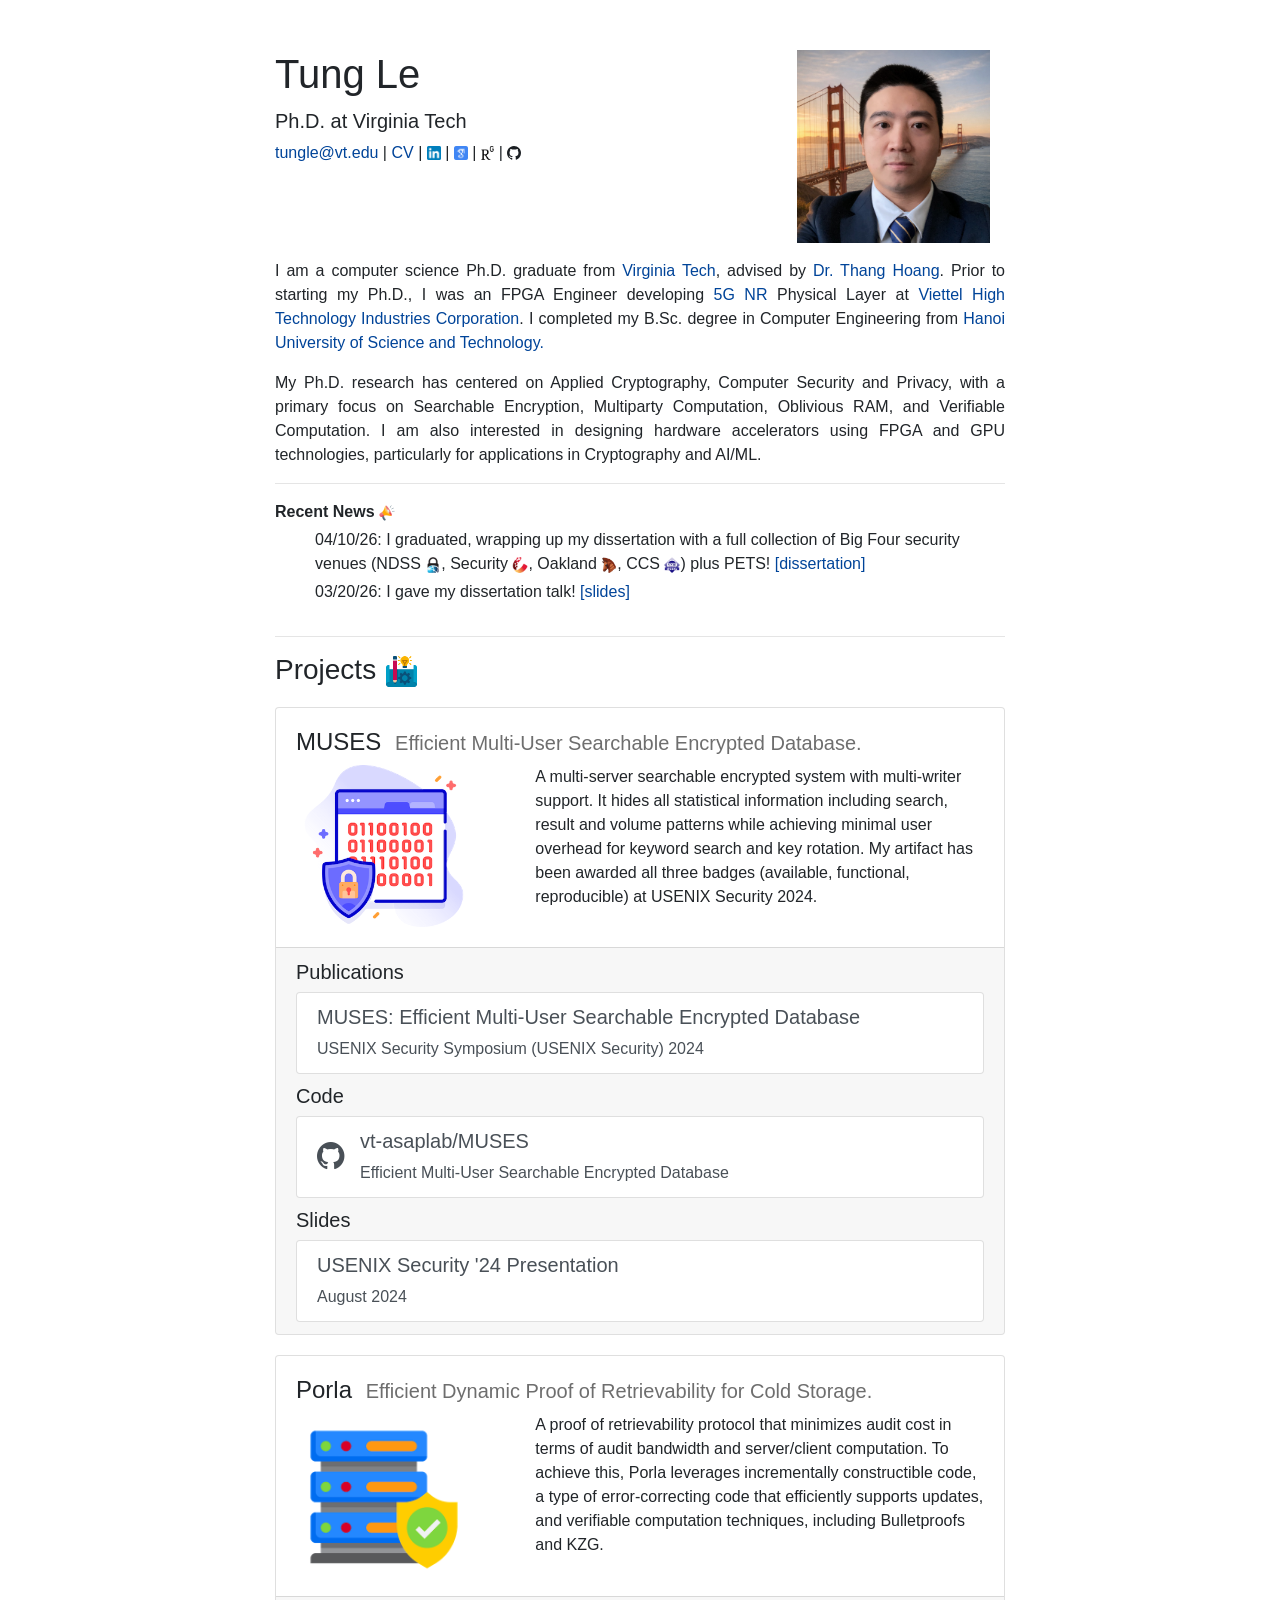
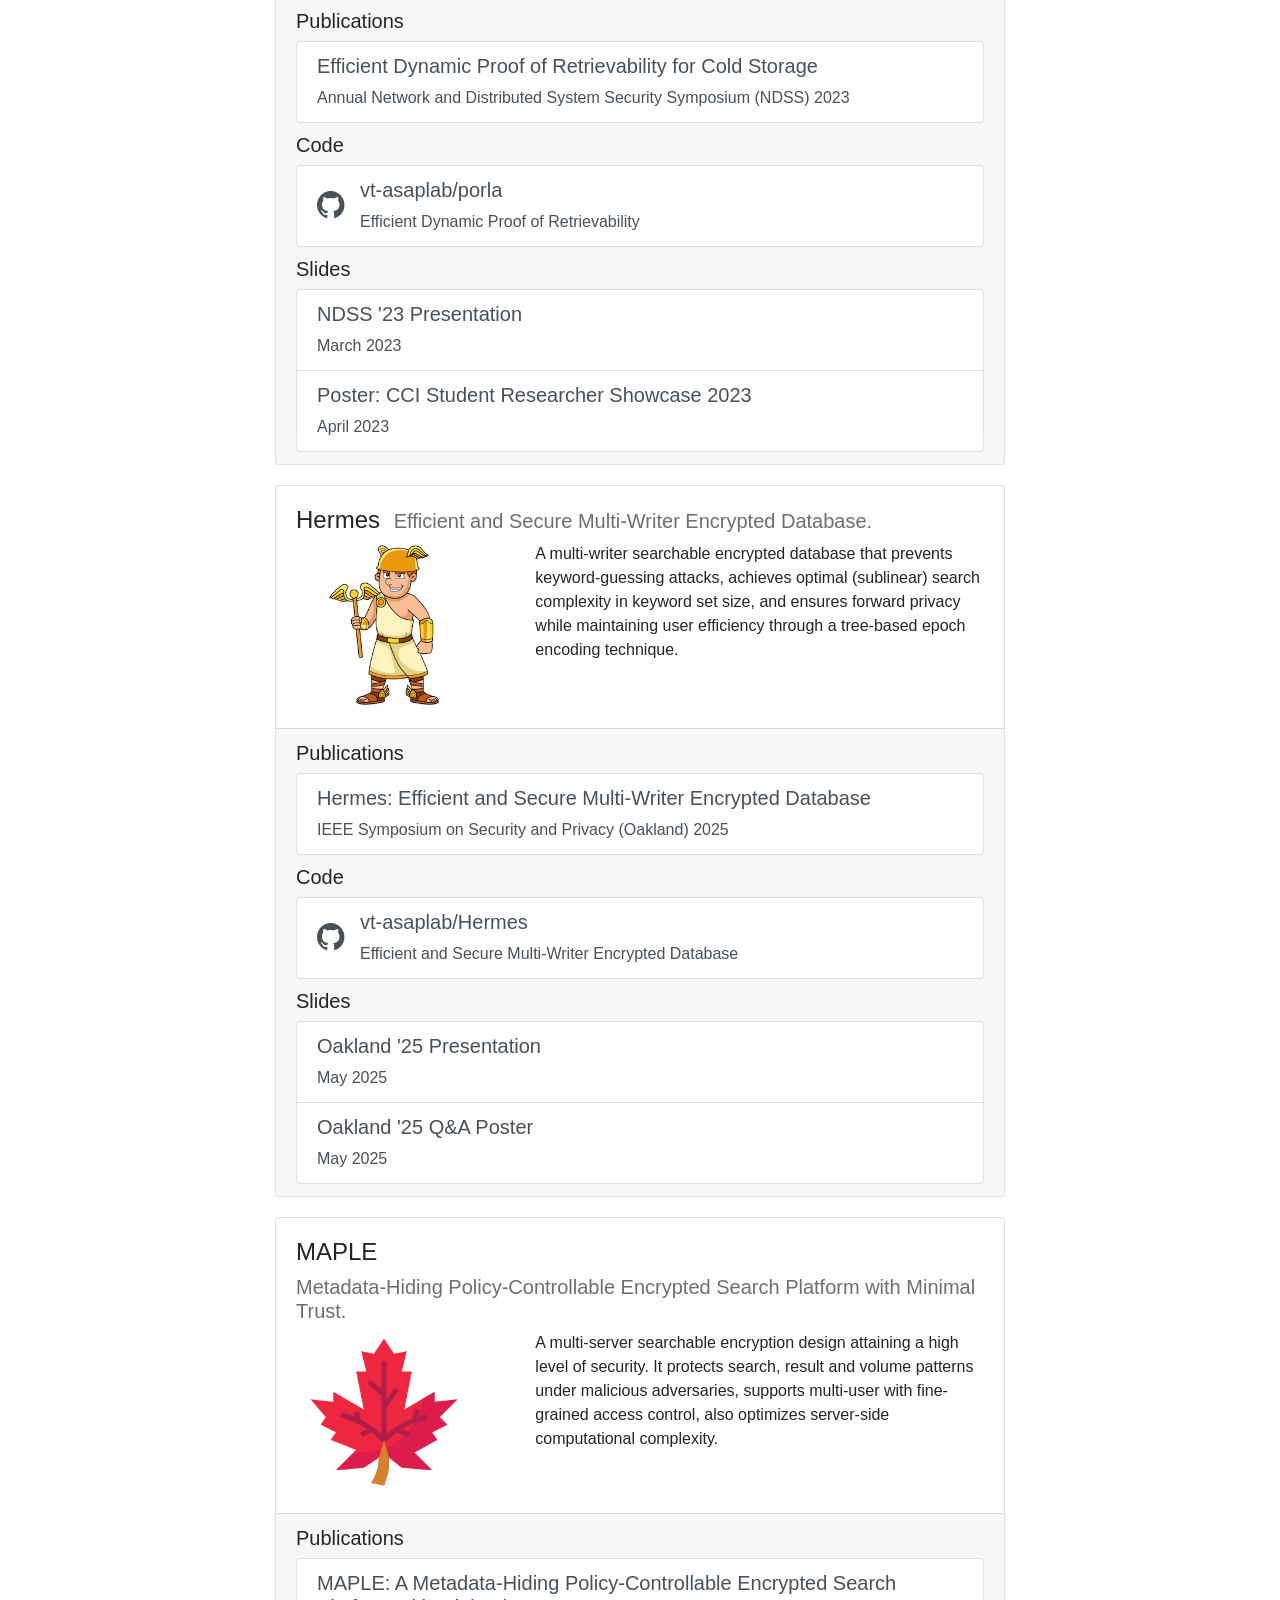
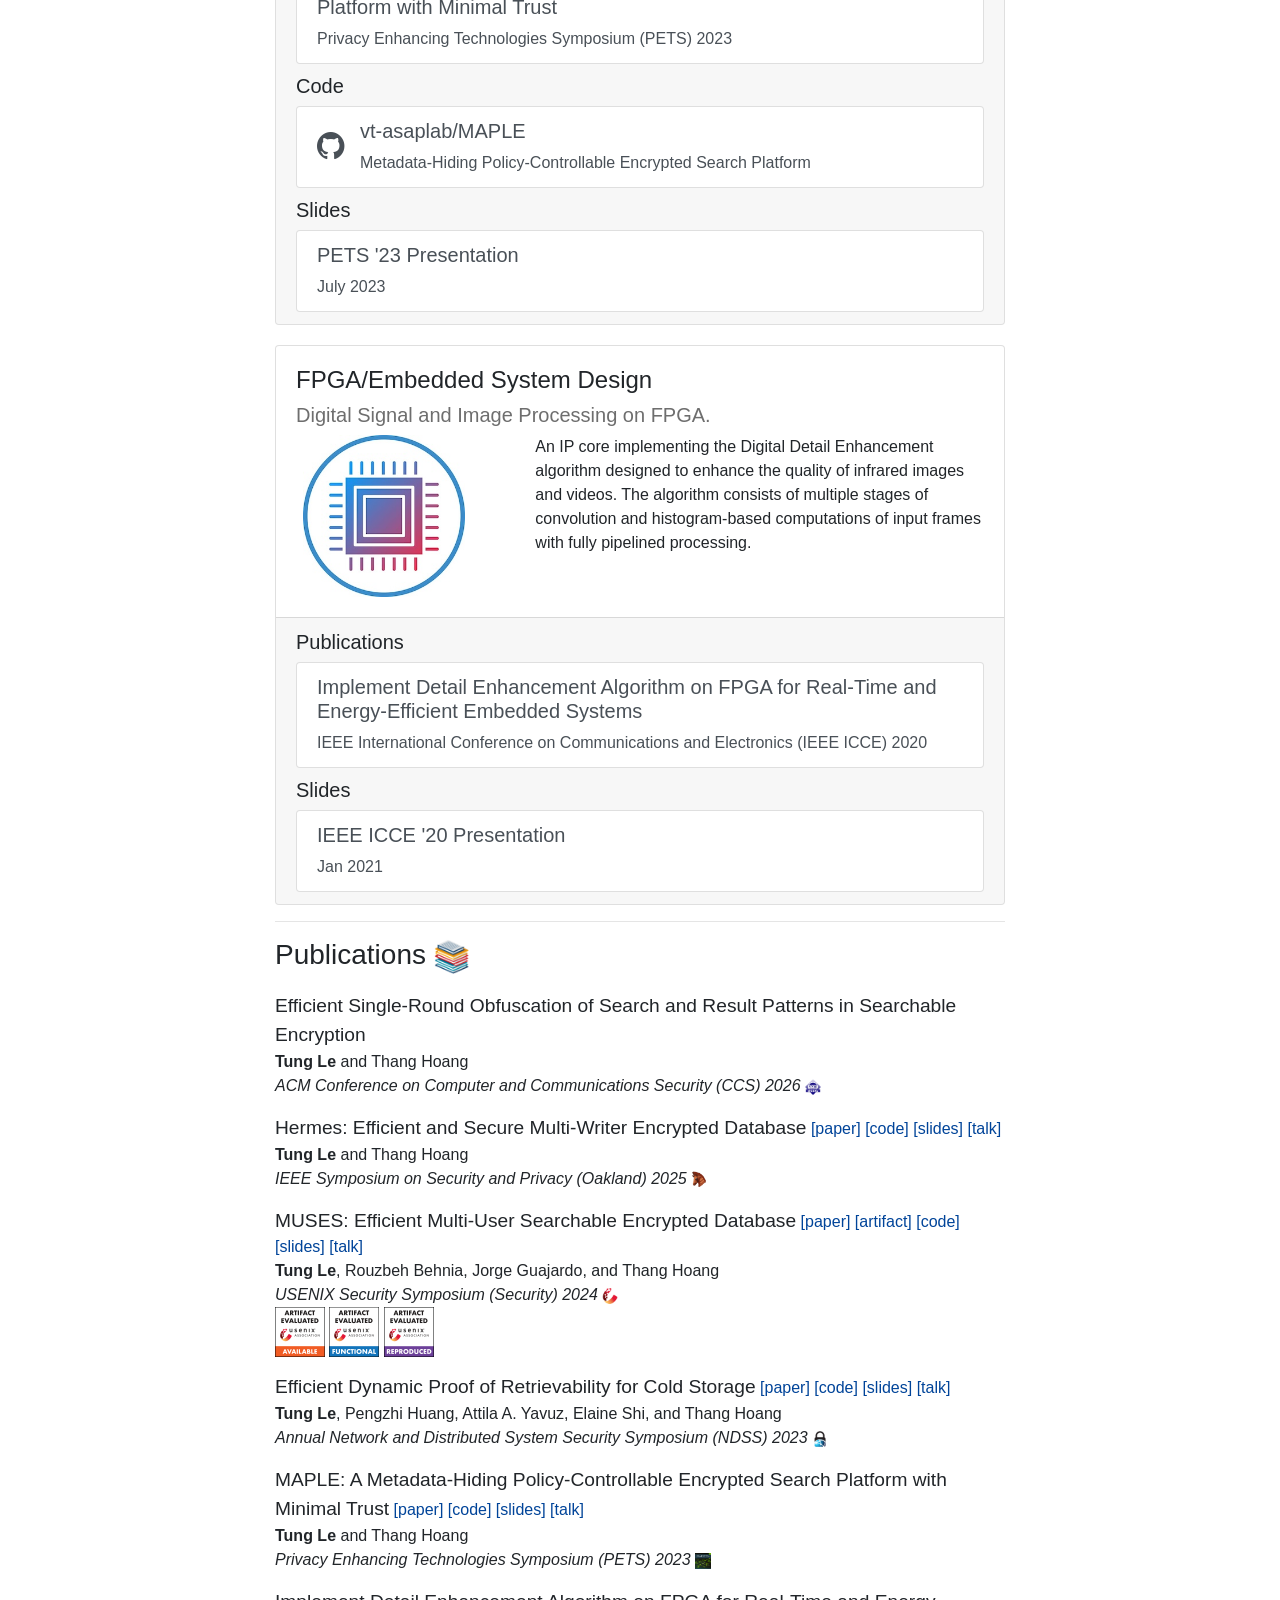
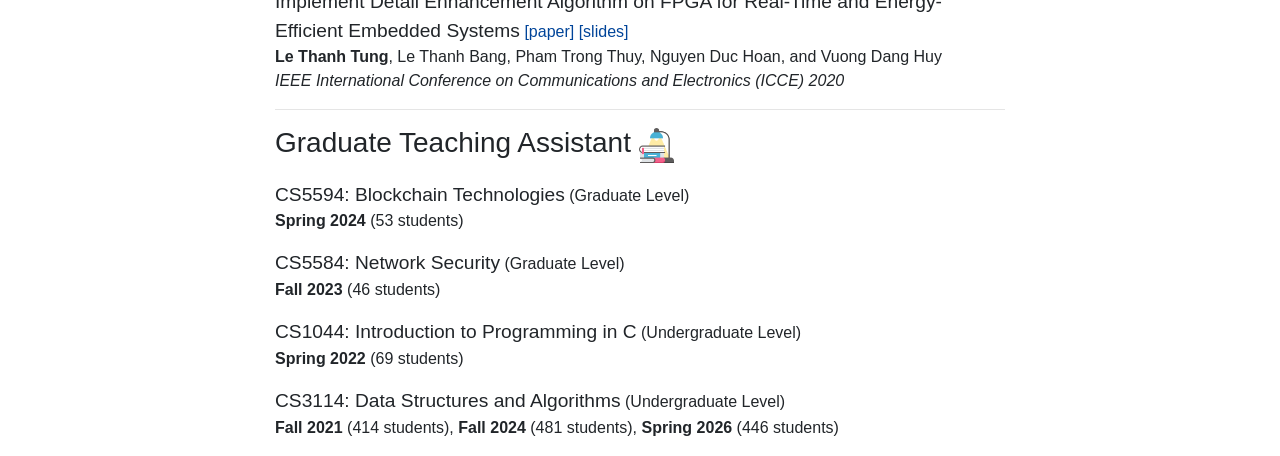
==== index.html @ 0825a63e "update" ====
<!DOCTYPE html>
<!-- vim: set ts=2 sts=2 sw=2 noet: -->
<html lang="en">
<head>
	<meta charset="utf-8"/>
	<meta name="keywords" content="Tung Le, tung.le, tungle, tl, ASAP, Virginia Tech, Blacksburg, security, embedded">
	<meta name="author" content="Tung Le">
	<meta name="viewport" content="width=device-width, initial-scale=1, shrink-to-fit=no">

	<link rel="stylesheet" href="/css/bootstrap-4.6.1.min.css" integrity="sha384-zCbKRCUGaJDkqS1kPbPd7TveP5iyJE0EjAuZQTgFLD2ylzuqKfdKlfG/eSrtxUkn">

	<link href="/css/font-awesome.min.css" rel="stylesheet" type="text/css" />
	<link href="/css/timeline.css" rel="stylesheet" type="text/css"/>
	<link href="/css/tungle.css" rel="stylesheet" type="text/css"/>

	<script src="/js/jquery-3.6.0.slim.min.js" integrity="sha384-GbOChc4pXl7Co9ZqehAKyBaSJtjxOmeFiDTPyKvKao+xftxc4/hs9c8r9p7K4k6p"></script>

	<link rel="apple-touch-icon" sizes="180x180" href="/images/icons/apple-touch-icon.png">
	<link rel="icon" type="image/png" sizes="32x32" href="/images/icons/favicon-32x32.png">
	<link rel="icon" type="image/png" sizes="16x16" href="/images/icons/favicon-16x16.png">
	<link rel="manifest" href="/images/icons/site.webmanifest">
	<link rel="mask-icon" href="/images/icons/safari-pinned-tab.svg" color="#5bbad5">
	<link rel="shortcut icon" href="/images/icons/favicon.ico">
	<meta name="msapplication-TileColor" content="#00aba9">
	<meta name="msapplication-config" content="/images/icons/browserconfig.xml">
	<meta name="theme-color" content="#ffffff">

	<title>Tung Le</title>
</head>

<body>

<div class="container" id="main-content">
	<div class="row">
		<div class="offset-lg-2 col-lg-8 offset-md-1 col-md-10 col-sm-12">
			<div class="row">
<div class="col-md-8">
<h1 id="tung-le">Tung Le</h1>
<div class="lead">
Ph.D. at Virginia Tech<br />
<small>
<a href="mailto:tungle@vt.edu">tungle@vt.edu</a> | 
<a href="/cv/tungle-cv.pdf">CV</a> | 
<a href="https://www.linkedin.com/in/thanhtungle">
    <img src="/images/linkedin.png" style="padding-bottom: 2px; max-height: 1em; max-width=auto">
</a> | 
<a href="https://scholar.google.com/citations?user=rAwJmLAAAAAJ&hl=en">
    <img src="/images/googlescholar.png" style="padding-bottom: 2px; max-height: 1em; max-width=auto">
</a> | 
<a href="https://www.researchgate.net/profile/Tung-Le-87">
    <img src="/images/rg_icon.png" style="padding-bottom: 2px; max-height: 1em; max-width=auto">
</a> | 
<a href="https://github.com/tunglethanh">
    <img src="/images/github.svg" style="padding-bottom: 2px; max-height: 1em; max-width=auto">
</a> 
</small>
</div>
</div>
<!-- col-md-8 -->
<div class="d-md-block col-md-4" id="portraits">
  <a href="/images/tungle-avatar.png">
    <img src="/images/tungle-avatar.png"
         onload='this.onload=null; this.src="/images/tungle-avatar.png"'
         alt="Headshot photo of Tung Le" class="col-md-12"/>
  </a>
</div>
<!-- col-md-4 -->
</div>
<!-- first row -->

<div class="row">
<div class="col-md-12">
<p/>
<p style="text-align:justify;">I am a computer science Ph.D. graduate from <a href="https://cs.vt.edu/">Virginia Tech</a>, advised by <a href="https://thanghoang.github.io">Dr. Thang Hoang</a>. Prior to starting my Ph.D., I was an FPGA Engineer developing <a href="https://www.sharetechnote.com/html/5G/5G_Definition.html">5G NR</a> Physical Layer at <a href="https://viettelhightech.vn/en/">Viettel High Technology Industries Corporation</a>. I completed my B.Sc. degree in Computer Engineering from <a href="https://hust.edu.vn/en/">Hanoi University of Science and Technology.</a></p>
<p/>
<p/>
<p style="text-align:justify;">My Ph.D. research has centered on Applied Cryptography, Computer Security and Privacy, with a primary focus on Searchable Encryption, Multiparty Computation, Oblivious RAM, and Verifiable Computation. I am also interested in designing hardware accelerators using FPGA and GPU technologies, particularly for applications in Cryptography and AI/ML.</p>
<p/>
<p/>
<hr/>
<p><b>Recent News</b> <img src="/images/news-icon.png" style="max-height: 1em; max-width=auto"></p>
<p/>
<ul style="margin-top:-12px;">04/10/26: I graduated, wrapping up my dissertation with a full collection of Big Four security venues (NDSS <img src="/images/ndss-favico.png" style="width: 16px; height: 16px;">, Security <img src="/images/usenix-favico.png" style="width: 16px; height: 16px;">, Oakland <img src="/images/ieeesp.png" style="width: 16px; height: 16px;">, CCS <img src="/images/acm_icon.png" style="width: 16px; height: 16px;">) plus PETS! <a href="https://hdl.handle.net/10919/142659">[dissertation]</a></ul>
<ul style="margin-top:-12px;">03/20/26: I gave my dissertation talk! <a href="slides/dissertation-talk.pdf">[slides]</a></ul>
<!-- <ul style="margin-top:-12px;">12/15/25: I passed the Ph.D. Research Defense! </ul> -->
<!-- <ul style="margin-top:-12px;">09/19/25: I will join <img src="/images/meta_animated.gif" style="width: 62px; height: 21px;"> as a Research Scientist in May 2026!</ul> -->
<!-- <ul style="margin-top:-12px;">07/08/25: I will join<img src="/images/amazon.jpg" style="width: 48px; height: 20px;"><img src="/images/aws_icon.png" style="width: 23px; height: 14px;"> as an Applied Scientist Intern in Fall 2025!</ul> -->
<!-- <ul style="margin-top:-12px;">05/13/25: I presented Hermes at <a href="https://sp2025.ieee-security.org">IEEE S&P 2025 <img src="/images/ieeesp.png" style="width: 16px; height: 16px;"></a> in San Francisco, CA! <a href="slides/Hermes-Oakland.pdf">[slides]</a></ul> -->
<!-- <ul style="margin-top:-12px;">03/12/25: I will join <img src="/images/meta_animated.gif" style="width: 62px; height: 21px;"> as a Ph.D. Software Engineer Intern in Summer 2025!</ul> -->
<!-- <ul style="margin-top:-12px;">03/10/25: Our paper “Hermes: Efficient and Secure Multi-Writer Encrypted Database” was accepted at <a href="https://sp2025.ieee-security.org">IEEE S&P (Oakland) 2025!</a></ul> -->
<!-- <ul style="margin-top:-12px;">12/17/24: I passed the Ph.D. Preliminary Exam! <a href="slides/TungLe-PhD-Prelim.pdf">[slides]</a></ul> -->
<!-- <ul style="margin-top:-12px;">08/15/24: I presented MUSES at <a href="https://www.usenix.org/conference/usenixsecurity24">USENIX Security 2024 <img src="/images/usenixsec.ico" style="width: 16px; height: 16px;"></a> in Philadelphia, PA! <a href="slides/MUSES-usenix.pdf">[slides]</a></ul> -->
</div>
</div>
<hr />

<h3 id="projects">Projects <img src="/images/project-icon.png" style="max-height: 1.25em; max-width=auto"></h3>
<div style="padding-bottom:10px;"></div>

<div class="card">
  <div class="card-body">
    <div class="row prj-title-row no-gutters">
      <div class="col-auto prj-title-col">
        <h4>MUSES</h4>
        </div>
        <div class="prj-tagline-col col-auto">
            <h5>Efficient Multi-User Searchable Encrypted Database.</h5>
      </div>
    </div>
    <div class="row prj-content-row">
      <div class="col-4" style="padding-left: 3%;">
        <img src="images/muses-icon.png" class="prj-image">
      </div>
      <div class="col-8">
        <div style="padding-bottom: 10px;">
          A multi-server searchable encrypted system with multi-writer support. It hides all statistical information including search, result and volume patterns while achieving minimal user overhead for keyword search and key rotation. My artifact has been awarded all three badges (available, functional, reproducible) at USENIX Security 2024. 
        </div>
      </div>
    </div>
  </div>
  <div class="card-footer">
    <h5>Publications</h5>
    <div class="list-group">
      <a class="list-group-item list-group-item-action" href="papers/usenixsecurity24-le.pdf">
        <h5 class="list-group-item-heading">
          MUSES: Efficient Multi-User Searchable Encrypted Database
        </h5>
        <div class="list-group-item-text">
          <span>USENIX Security Symposium (USENIX Security) 2024</span>
        </div>
      </a>
    </div>
    <h5 style="padding-top: 10px;">Code</h5>
    <div class="list-group">
      <a class="list-group-item list-group-item-action d-flex align-items-center" href="https://github.com/vt-asaplab/MUSES">
        <i class="fa fa-2x fa-github"></i>
        <div class="ml-3">
          <h5 class="list-group-item-heading">
            vt-asaplab/MUSES
          </h5>
          <div class="list-group-item-text">
            <span>Efficient Multi-User Searchable Encrypted Database</span>
          </div>
        </div>
      </a>
    </div> 
    <h5 style="padding-top: 10px;">Slides</h5>
    <div class="list-group">
      <a class="list-group-item list-group-item-action" href="slides/MUSES-usenix.pdf">
        <div>
          <h5 class="list-group-item-heading">
            USENIX Security '24 Presentation
          </h5>
          <div class="list-group-item-text">
            <span>August 2024</span>
          </div>
        </div>
      </a>
    </div>
  </div>
</div>
<div style="padding-bottom:20px;"></div>

<div class="card">
  <div class="card-body">
    <div class="row prj-title-row no-gutters">
      <div class="col-auto prj-title-col">
        <h4>Porla</h4>
        </div>
        <div class="prj-tagline-col col-auto">
            <h5>Efficient Dynamic Proof of Retrievability for Cold Storage.</h5>
      </div>
    </div>
    <div class="row prj-content-row">
      <div class="col-4" style="padding-left: 3%;">
        <img src="images/porla-icon.png" class="prj-image">
      </div>
      <div class="col-8">
        <div style="padding-bottom: 10px;">
          A proof of retrievability protocol that minimizes audit cost in terms of audit bandwidth and server/client computation. To achieve this, Porla leverages incrementally constructible code, a type of error-correcting code that efficiently supports updates, and verifiable computation techniques, including Bulletproofs and KZG. 
        </div>
      </div>
    </div>
  </div>
  <div class="card-footer">
    <h5>Publications</h5>
    <div class="list-group">
      <a class="list-group-item list-group-item-action" href="papers/porla-ndss23.pdf">
        <h5 class="list-group-item-heading">
          Efficient Dynamic Proof of Retrievability for Cold Storage
        </h5>
        <div class="list-group-item-text">
          <span>Annual Network and Distributed System Security Symposium (NDSS) 2023</span>
        </div>
      </a>
    </div>
    <h5 style="padding-top: 10px;">Code</h5>
    <div class="list-group">
      <a class="list-group-item list-group-item-action d-flex align-items-center" href="https://github.com/vt-asaplab/porla">
        <i class="fa fa-2x fa-github"></i>
        <div class="ml-3">
          <h5 class="list-group-item-heading">
            vt-asaplab/porla
          </h5>
          <div class="list-group-item-text">
            <span>Efficient Dynamic Proof of Retrievability</span>
          </div>
        </div>
      </a>
    </div>
    <h5 style="padding-top: 10px;">Slides</h5>
    <div class="list-group">
      <a class="list-group-item list-group-item-action" href="slides/porla-ndss.pdf">
        <div>
          <h5 class="list-group-item-heading">
            NDSS '23 Presentation
          </h5>
          <div class="list-group-item-text">
            <span>March 2023</span>
          </div>
        </div>
      </a>
      <a class="list-group-item list-group-item-action" href="slides/porla-poster.gif">
        <div>
          <h5 class="list-group-item-heading">
            Poster: CCI Student Researcher Showcase 2023
          </h5>
          <div class="list-group-item-text">
            <span>April 2023</span>
          </div>
        </div>
      </a>
    </div> 
  </div>
</div>
<div style="padding-bottom:20px;"></div>

<div class="card">
  <div class="card-body">
    <div class="row prj-title-row no-gutters">
      <div class="col-auto prj-title-col">
        <h4>Hermes</h4>
        </div>
        <div class="prj-tagline-col col-auto">
            <h5>Efficient and Secure Multi-Writer Encrypted Database.</h5>
      </div>
    </div>
    <div class="row prj-content-row">
      <div class="col-4" style="padding-left: 3%;">
        <img src="images/hermes-icon.png" class="prj-image">
      </div>
      <div class="col-8">
        <div style="padding-bottom: 10px;">
          A multi-writer searchable encrypted database that prevents keyword-guessing attacks, achieves optimal (sublinear) search complexity in keyword set size, and ensures forward privacy while maintaining user efficiency through a tree-based epoch encoding technique. 
        </div>
      </div>
    </div>
  </div>
  <div class="card-footer">
    <h5>Publications</h5>
    <div class="list-group">
      <a class="list-group-item list-group-item-action" href="/papers/ieeesp25-tungle.pdf">
        <h5 class="list-group-item-heading">
          Hermes: Efficient and Secure Multi-Writer Encrypted Database
        </h5>
        <div class="list-group-item-text">
          <span>IEEE Symposium on Security and Privacy (Oakland) 2025</i></span>
        </div>
      </a>
    </div>
    <h5 style="padding-top: 10px;">Code</h5>
    <div class="list-group">
      <a class="list-group-item list-group-item-action d-flex align-items-center" href="https://github.com/vt-asaplab/Hermes">
        <i class="fa fa-2x fa-github"></i>
        <div class="ml-3">
          <h5 class="list-group-item-heading">
            vt-asaplab/Hermes
          </h5>
          <div class="list-group-item-text">
            <span>Efficient and Secure Multi-Writer Encrypted Database</span>
          </div>
        </div>
      </a>
    </div>
    <h5 style="padding-top: 10px;">Slides</h5>
    <div class="list-group">
      <a class="list-group-item list-group-item-action" href="slides/Hermes-Oakland.pdf">
        <div>
          <h5 class="list-group-item-heading">
            Oakland '25 Presentation
          </h5>
          <div class="list-group-item-text">
            <span>May 2025</span>
          </div>
        </div>
      </a>
      <a class="list-group-item list-group-item-action" href="slides/oakland25-poster.pdf">
        <div>
          <h5 class="list-group-item-heading">
            Oakland '25 Q&A Poster
          </h5>
          <div class="list-group-item-text">
            <span>May 2025</span>
          </div>
        </div>
      </a>
    </div> 
  </div>
</div>
<div style="padding-bottom:20px;"></div>

<div class="card">
  <div class="card-body">
    <div class="row prj-title-row no-gutters">
      <div class="col-auto prj-title-col">
        <h4>MAPLE</h4>
        </div>
        <div class="prj-tagline-col col-auto">
            <h5>Metadata-Hiding Policy-Controllable Encrypted Search Platform with Minimal Trust.</h5>
      </div>
    </div>
    <div class="row prj-content-row">
      <div class="col-4" style="padding-left: 3%;">
        <img src="images/maple-logo.png" class="prj-image">
      </div>
      <div class="col-8">
        <div style="padding-bottom: 10px;">
          A multi-server searchable encryption design attaining a high level of security. It protects search, result and volume patterns under malicious adversaries, supports multi-user with fine-grained access control, also optimizes server-side computational complexity. 
        </div>
      </div> 
    </div>
  </div>
  <div class="card-footer">
    <h5>Publications</h5>
    <div class="list-group">
      <a class="list-group-item list-group-item-action" href="papers/popets-maple.pdf">
        <h5 class="list-group-item-heading">
          MAPLE: A Metadata-Hiding Policy-Controllable Encrypted Search Platform with Minimal Trust
        </h5>
        <div class="list-group-item-text">
          <span>Privacy Enhancing Technologies Symposium (PETS) 2023</span>
        </div>
      </a>
    </div>
    <h5 style="padding-top: 10px;">Code</h5>
    <div class="list-group">
      <a class="list-group-item list-group-item-action d-flex align-items-center" href="https://github.com/vt-asaplab/maple">
        <i class="fa fa-2x fa-github"></i>
        <div class="ml-3">
          <h5 class="list-group-item-heading">
            vt-asaplab/MAPLE
          </h5>
          <div class="list-group-item-text">
            <span>Metadata-Hiding Policy-Controllable Encrypted Search Platform</span>
          </div>
        </div>
      </a>
    </div> 
    <h5 style="padding-top: 10px;">Slides</h5>
    <div class="list-group">
      <a class="list-group-item list-group-item-action" href="slides/maple-pets23.pdf">
        <div>
          <h5 class="list-group-item-heading">
            PETS '23 Presentation
          </h5>
          <div class="list-group-item-text">
            <span>July 2023</span>
          </div>
        </div>
      </a>
    </div>
  </div>
</div>
<div style="padding-bottom:20px;"></div>

<div class="card">
  <div class="card-body">
    <div class="row prj-title-row no-gutters">
      <div class="col-auto prj-title-col">
        <h4>FPGA/Embedded System Design</h4>
      </div>
        <div class="prj-tagline-col col-auto">
            <h5>Digital Signal and Image Processing on FPGA.</h5>
        </div>
    </div>
    <div class="row prj-content-row">
      <div class="col-4" style="padding-left: 3%;">
        <img src="images/ic-icon.jpg" class="prj-image">
      </div>
      <div class="col-8">
        <div style="padding-bottom: 10px;">
          An IP core implementing the Digital Detail Enhancement algorithm designed to enhance the quality of infrared images and videos. The algorithm consists of multiple stages of convolution and histogram-based computations of input frames with fully pipelined processing. 
        </div>
      </div>
    </div>
  </div>
  <div class="card-footer">
    <h5>Publications</h5>
    <div class="list-group">
      <a class="list-group-item list-group-item-action" href="papers/ieee-icce-2020.pdf">
        <h5 class="list-group-item-heading">
          Implement Detail Enhancement Algorithm on FPGA for Real-Time and Energy-Efficient Embedded Systems
        </h5>
        <div class="list-group-item-text">
          <span>IEEE International Conference on Communications and Electronics (IEEE ICCE) 2020</span>
        </div>
      </a>
    </div> 
    <h5 style="padding-top: 10px;">Slides</h5>
    <div class="list-group">
      <a class="list-group-item list-group-item-action" href="https://docs.google.com/presentation/d/1tk4_8HxEwRHW_PijNa2gJ6ssJ5gxKG9z/edit?usp=sharing&ouid=108046822825409097899&rtpof=true&sd=true">
        <div>
          <h5 class="list-group-item-heading">
            IEEE ICCE '20 Presentation
          </h5>
          <div class="list-group-item-text">
            <span>Jan 2021</span>
          </div>
        </div>
      </a>
    </div>
  </div>
</div>

<hr />

<h3 id="publications">Publications <img src="/images/research-papers-icon.png" style="max-height: 1.25em; max-width=auto"></h3>
<div style="padding-bottom:10px;"></div>

<p><big>Efficient Single-Round Obfuscation of Search and Result Patterns in Searchable Encryption</big> <br/>
<strong>Tung Le</strong> and Thang Hoang <br/>
<em>ACM Conference on Computer and Communications Security (CCS) 2026</em> <img src="/images/acm_icon.png" style="width: 16px; height: 16px;"></p>
<p><big>Hermes: Efficient and Secure Multi-Writer Encrypted Database</big> <a href="papers/hermes-sp25.pdf">[paper]</a>  <a href="https://github.com/vt-asaplab/Hermes">[code]</a> <a href="slides/Hermes-Oakland.pdf">[slides]</a> <a href="https://www.youtube.com/watch?v=V6FHsl-RxMo">[talk]</a> <br/>
<strong>Tung Le</strong> and Thang Hoang <br/>
<em>IEEE Symposium on Security and Privacy (Oakland) 2025</em> <img src="/images/ieeesp.png" style="width: 16px; height: 16px;"></p>
<p><big>MUSES: Efficient Multi-User Searchable Encrypted Database</big> <a href="papers/MUSES-2024.pdf">[paper]</a> <a href="papers/MUSES_Artifact.pdf">[artifact]</a> <a href="https://github.com/vt-asaplab/MUSES">[code]</a> <a href="slides/MUSES-usenix.pdf">[slides]</a> <a href="https://www.youtube.com/watch?v=G37iahpmgwQ">[talk]</a> <br/>
<strong>Tung Le</strong>, Rouzbeh Behnia, Jorge Guajardo, and Thang Hoang <br/>
<em>USENIX Security Symposium (Security) 2024</em> <img src="/images/usenix-favico.png" style="width: 16px; height: 16px;"> <br/>
<img src="images/usenixbadges-available.png" style="max-width: 50px; height: auto;"/>
<img src="images/usenixbadges-functional.png" style="max-width: 50px; height: auto;"/>
<img src="images/usenixbadges-reproduced.png" style="max-width: 50px; height: auto;"/></p>
<p/>

<p><big>Efficient Dynamic Proof of Retrievability for Cold Storage</big> <a href="papers/porla-ndss23-full.pdf">[paper]</a> <a href="https://github.com/vt-asaplab/porla">[code]</a> <a href="slides/porla-ndss23.pdf">[slides]</a> <a href="https://www.youtube.com/watch?v=F8uKltGTknU">[talk]</a> <br/>
<strong>Tung Le</strong>, Pengzhi Huang, Attila A. Yavuz, Elaine Shi, and Thang Hoang<br/>
<em>Annual Network and Distributed System Security Symposium (NDSS) 2023</em> <img src="/images/ndss-favico.png" style="width: 16px; height: 16px;"></p>

<p><big>MAPLE: A Metadata-Hiding Policy-Controllable Encrypted Search Platform with Minimal Trust</big> <a href="papers/maple-pets23.pdf">[paper]</a> <a href="https://github.com/vt-asaplab/maple">[code]</a> <a href="slides/maple-pets23.pdf">[slides]</a> <a href="https://www.youtube.com/watch?v=9M45O8_nJ5g">[talk]</a> <br/>
<strong>Tung Le</strong> and Thang Hoang <br/>
<em>Privacy Enhancing Technologies Symposium (PETS) 2023</em> <img src="/images/popets.jpg" style="width: 16px; height: 16px;"><br/></p>

<p><big>Implement Detail Enhancement Algorithm on FPGA for Real-Time and Energy-Efficient Embedded Systems</big> <a href="https://ieeexplore.ieee.org/document/9352095">[paper]</a> <a href="https://docs.google.com/presentation/d/1tk4_8HxEwRHW_PijNa2gJ6ssJ5gxKG9z/edit?usp=sharing&ouid=108046822825409097899&rtpof=true&sd=true">[slides]</a> <br/>
<strong>Le Thanh Tung</strong>, Le Thanh Bang, Pham Trong Thuy, Nguyen Duc Hoan, and Vuong Dang Huy <br/>
<em>IEEE International Conference on Communications and Electronics (ICCE) 2020</em></p>
<p/>

<hr />

<h3 id="teaching">Graduate Teaching Assistant <img src="/images/study-icon.png" style="max-height: 1.25em; max-width=auto"></h3>
<div style="padding-bottom:10px;"></div>

<p><big>CS5594: Blockchain Technologies</big> (Graduate Level)<br/>
<strong>Spring 2024</strong> (53 students)</p>
<p><big>CS5584: Network Security</big> (Graduate Level)<br/>
<strong>Fall 2023</strong> (46 students)</p>
<p><big>CS1044: Introduction to Programming in C</big> (Undergraduate Level)<br/>
<strong>Spring 2022</strong> (69 students)</p>
<p><big>CS3114: Data Structures and Algorithms</big> (Undergraduate Level)<br/>
<strong>Fall 2021</strong> (414 students), <strong>Fall 2024</strong> (481 students), <strong>Spring 2026</strong> (446 students)</p>			
		</div>
	</div>
</div>

<script src="/js/tungle-onload.js"></script>

</body>
</html>
---- css/timeline.css ----
/* Adapted from https://gist.github.com/LibertysYarn/8722008 */

.timeline {
  list-style: none;
  padding: 10px 0 10px;
  position: relative;
}

.timeline:before {
  top: 0;
  bottom: 0;
  position: absolute;
  content: " ";
  width: 3px;
  background-color: #eeeeee;
  left: 50%;
  margin-left: -1.5px;
}

.timeline > li {
  margin-bottom: 0px;
  position: relative;
}

.timeline > li:before,
.timeline > li:after {
  content: " ";
  display: table;
}

.timeline > li:after {
  clear: both;
}

.timeline > li:before,
.timeline > li:after {
  content: " ";
  display: table;
}

.timeline > li:after {
  clear: both;
}

.timeline > li > .timeline-panel {
  width: 46%;
  float: left;
  border: 1px solid #d4d4d4;
  border-radius: 2px;
  padding: 10px 20px;
  position: relative;
  -webkit-box-shadow: 0 1px 6px rgba(0, 0, 0, 0.175);
  box-shadow: 0 1px 6px rgba(0, 0, 0, 0.175);

  float: right;

  width: 92%;
}

.timeline > li.timeline-inverted > .timeline-panel {
  float: right;
}

.timeline > li > .timeline-panel:before {
  position: absolute;
  top: 26px;
  right: -15px;
  display: inline-block;
  border-top: 15px solid transparent;
  border-left: 15px solid #ccc;
  border-right: 0 solid #ccc;
  border-bottom: 15px solid transparent;
  content: " ";

  border-left-width: 0;
  border-right-width: 15px;
  left: -15px;
  right: auto;
}

.timeline > li.timeline-inverted > .timeline-panel:before {
  border-left-width: 0;
  border-right-width: 15px;
  left: -15px;
  right: auto;
}

.timeline > li > .timeline-panel:after {
  position: absolute;
  top: 27px;
  right: -14px;
  display: inline-block;
  border-top: 14px solid transparent;
  border-left: 14px solid #fff;
  border-right: 0 solid #fff;
  border-bottom: 14px solid transparent;
  content: " ";

  border-left-width: 0;
  border-right-width: 14px;
  left: -14px;
  right: auto;
}

.timeline > li.timeline-inverted > .timeline-panel:after {
  border-left-width: 0;
  border-right-width: 14px;
  left: -14px;
  right: auto;
}

.timeline > li > .timeline-badge {
  color: #fff;
  width: 50px;
  height: 50px;
  line-height: 50px;
  font-size: 1.4em;
  text-align: center;
  position: absolute;
  top: 16px;
  left: 50%;
  margin-left: -25px;
  background-color: #999999;
  z-index: 100;
  border-top-right-radius: 50%;
  border-top-left-radius: 50%;
  border-bottom-right-radius: 50%;
  border-bottom-left-radius: 50%;
}

.timeline-badge.success,
.timeline-badge-PD {
  background-color: #3f903f !important;
}

.timeline-badge.primary,
.timeline-badge-C {
  background-color: #2e6da4 !important;
}

.timeline-badge.success,
.timeline-badge-D {
  background-color: #3f903f !important;
}

.timeline-badge.warning,
.timeline-badge-P {
  background-color: #f0ad4e !important;
}

.timeline-badge.danger,
.timeline-badge-J {
  background-color: #d9534f !important;
}

.timeline-badge.info,
.timeline-badge-W {
  background-color: #5bc0de !important;
}

.timeline-title {
  margin-top: 0;
  color: inherit;
}

.timeline-body > p,
.timeline-body > ul {
  margin-bottom: 0;
}

.timeline-body > p + p {
  margin-top: 5px;
}

/*@media (max-width: 767px) {*/
  ul.timeline:before {
    left: 40px;
  }

  ul.timeline > li > .timeline-panel {
    width: calc(100% - 90px);
    width: -moz-calc(100% - 90px);
    width: -webkit-calc(100% - 90px);
  }

  ul.timeline > li > .timeline-badge {
    left: 15px;
    margin-left: 0;
    top: 16px;
  }

  ul.timeline > li > .timeline-panel {
    float: right;
  }

  ul.timeline > li > .timeline-panel:before {
    border-left-width: 0;
    border-right-width: 15px;
    left: -15px;
    right: auto;
  }

  ul.timeline > li > .timeline-panel:after {
    border-left-width: 0;
    border-right-width: 14px;
    left: -14px;
    right: auto;
  }
/*}*/
---- css/tungle.css ----
/* vim: set ts=2 sts=2 sw=2 noet: */
body {
	padding-top: 50px;
}

/* Override bootstrap link color to be a little darker */
a {color: #004499;}

/* Override bootstrap's newer quote to do the recessed look */
blockquote{
  font-size: 90%;
  width: 95%;
  padding: .5em;
  position: relative;
  background: #EDEDED;
  border-left: 8px solid #CCC;
}
blockquote p:last-child { margin-bottom: 0; }

.round {
	border-radius: 50%;
	overflow: hidden;
}

#gallery-pat-div {
	height: 300px;
}

#gallery-pat-div img {
	position: absolute;
	height: 300px;
	top: 0;
	border-radius: 10%;
}

.caption {
	text-align: justify;
	font-variant-caps: small-caps;
}

.bib_title {
	font-weight: bold;
}

.bib_conference {
	font-style: italic;
}

.bib_extra {
	font-weight: bold;
	color: red;
}

.talk img {
	width: 100%;
	padding: 2px;
	border: 2px solid black;
	margin-top: 14px;
}

.talk h3 {
	margin-top: 0px;
}

:target {
	background-color: #ffa;
}

.timeline > li > .timeline-panel:target:after {
	border-right: 14px solid #ffa;
	border-left: 0 solid #ffa;
}

.prj-title-row {
	display: flex;
	align-items: baseline;
}

.prj-title-col {
	padding-left: 3%;
	padding-right: 2% !important;
}

.prj-tagline-col {
	color: rgb(110, 110, 110);
}

.prj-content-row {
	display: flex;
	align-items: flex-start;
}

.prj-image {
	max-width: 80%;
	max-height: 80%;
}
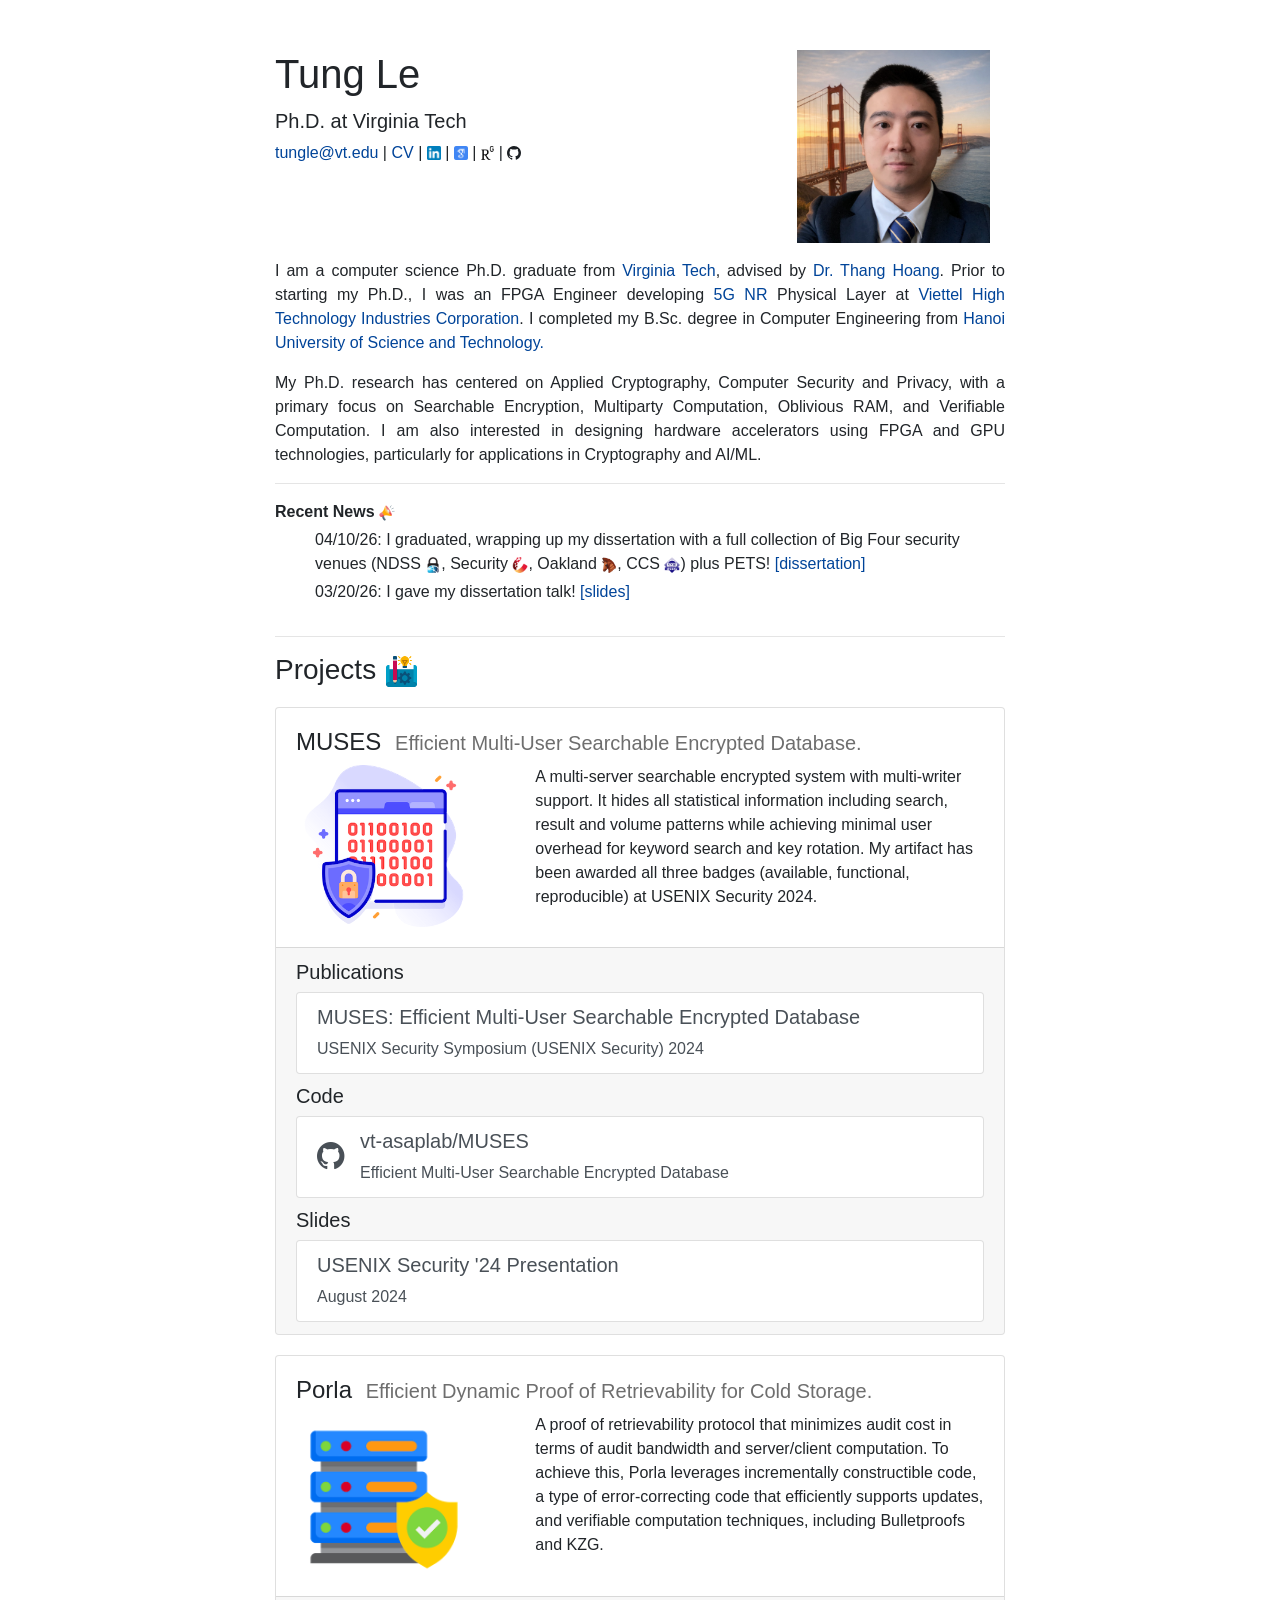
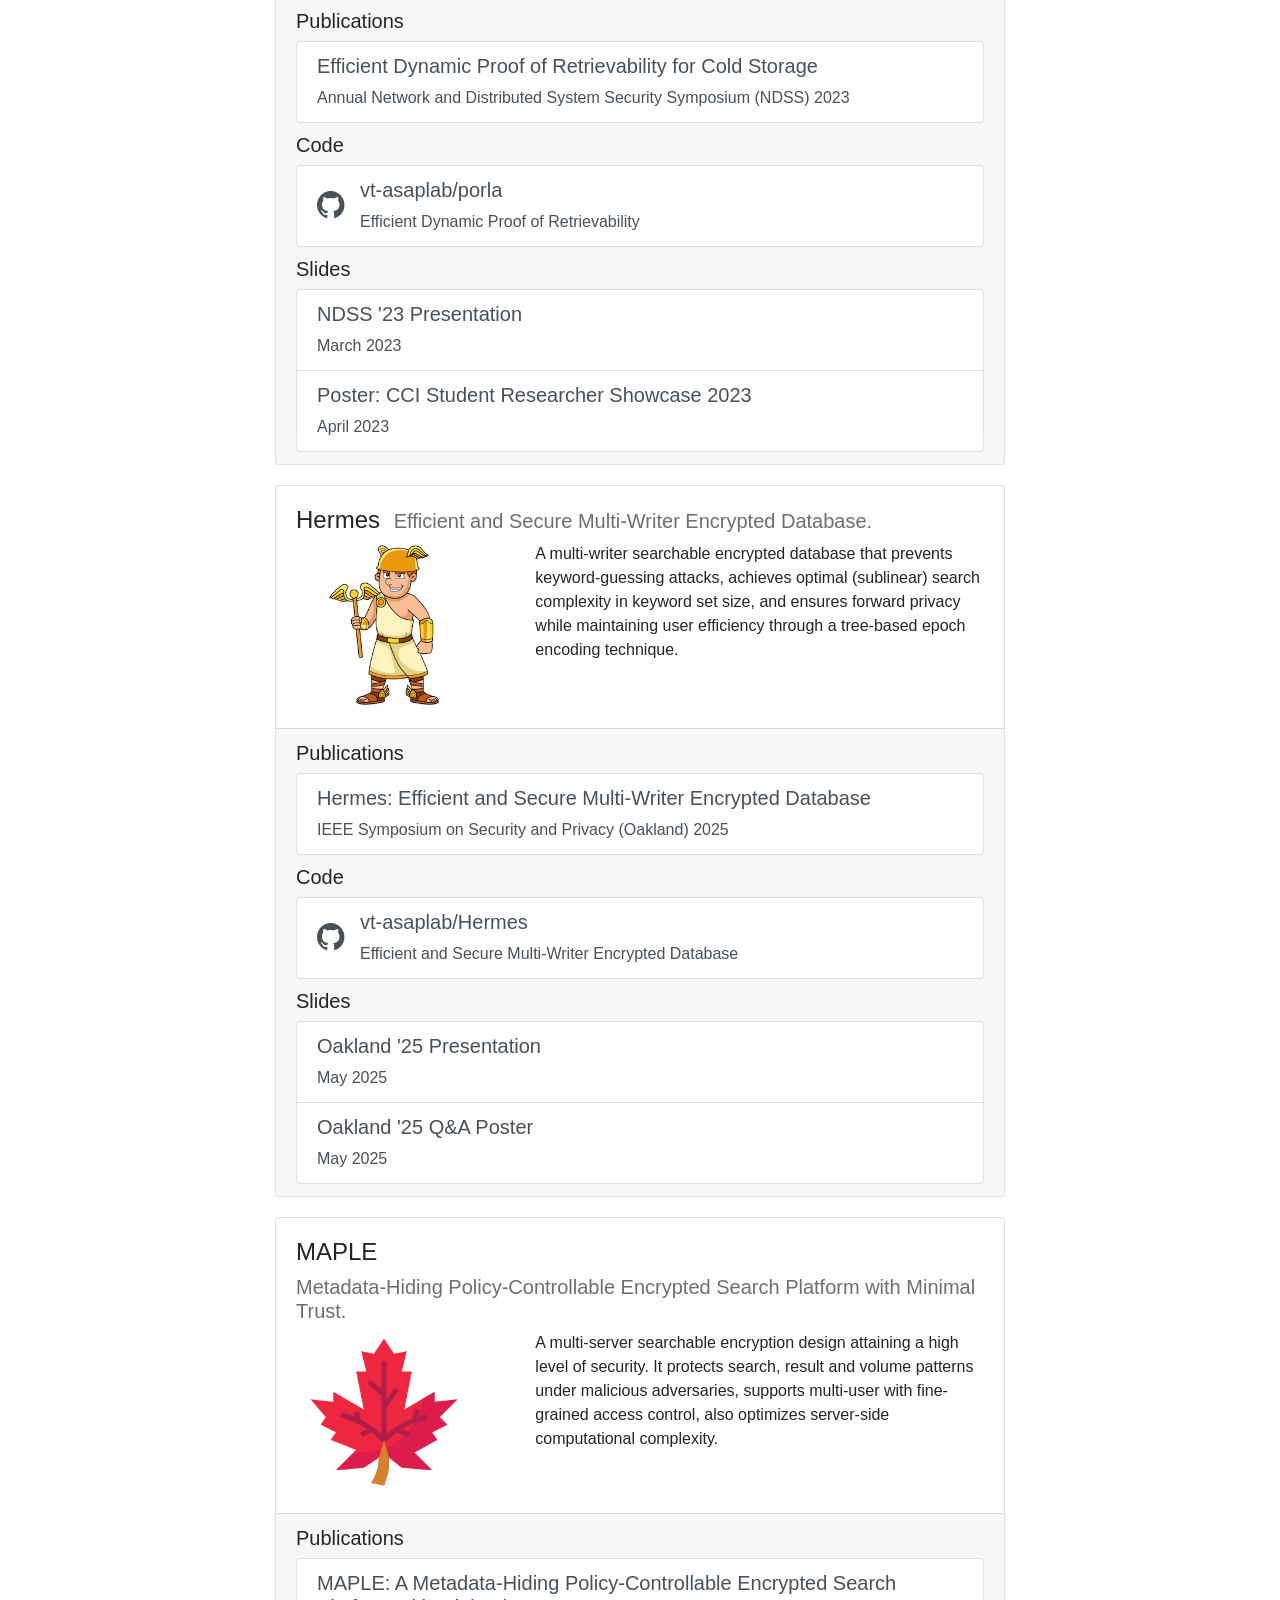
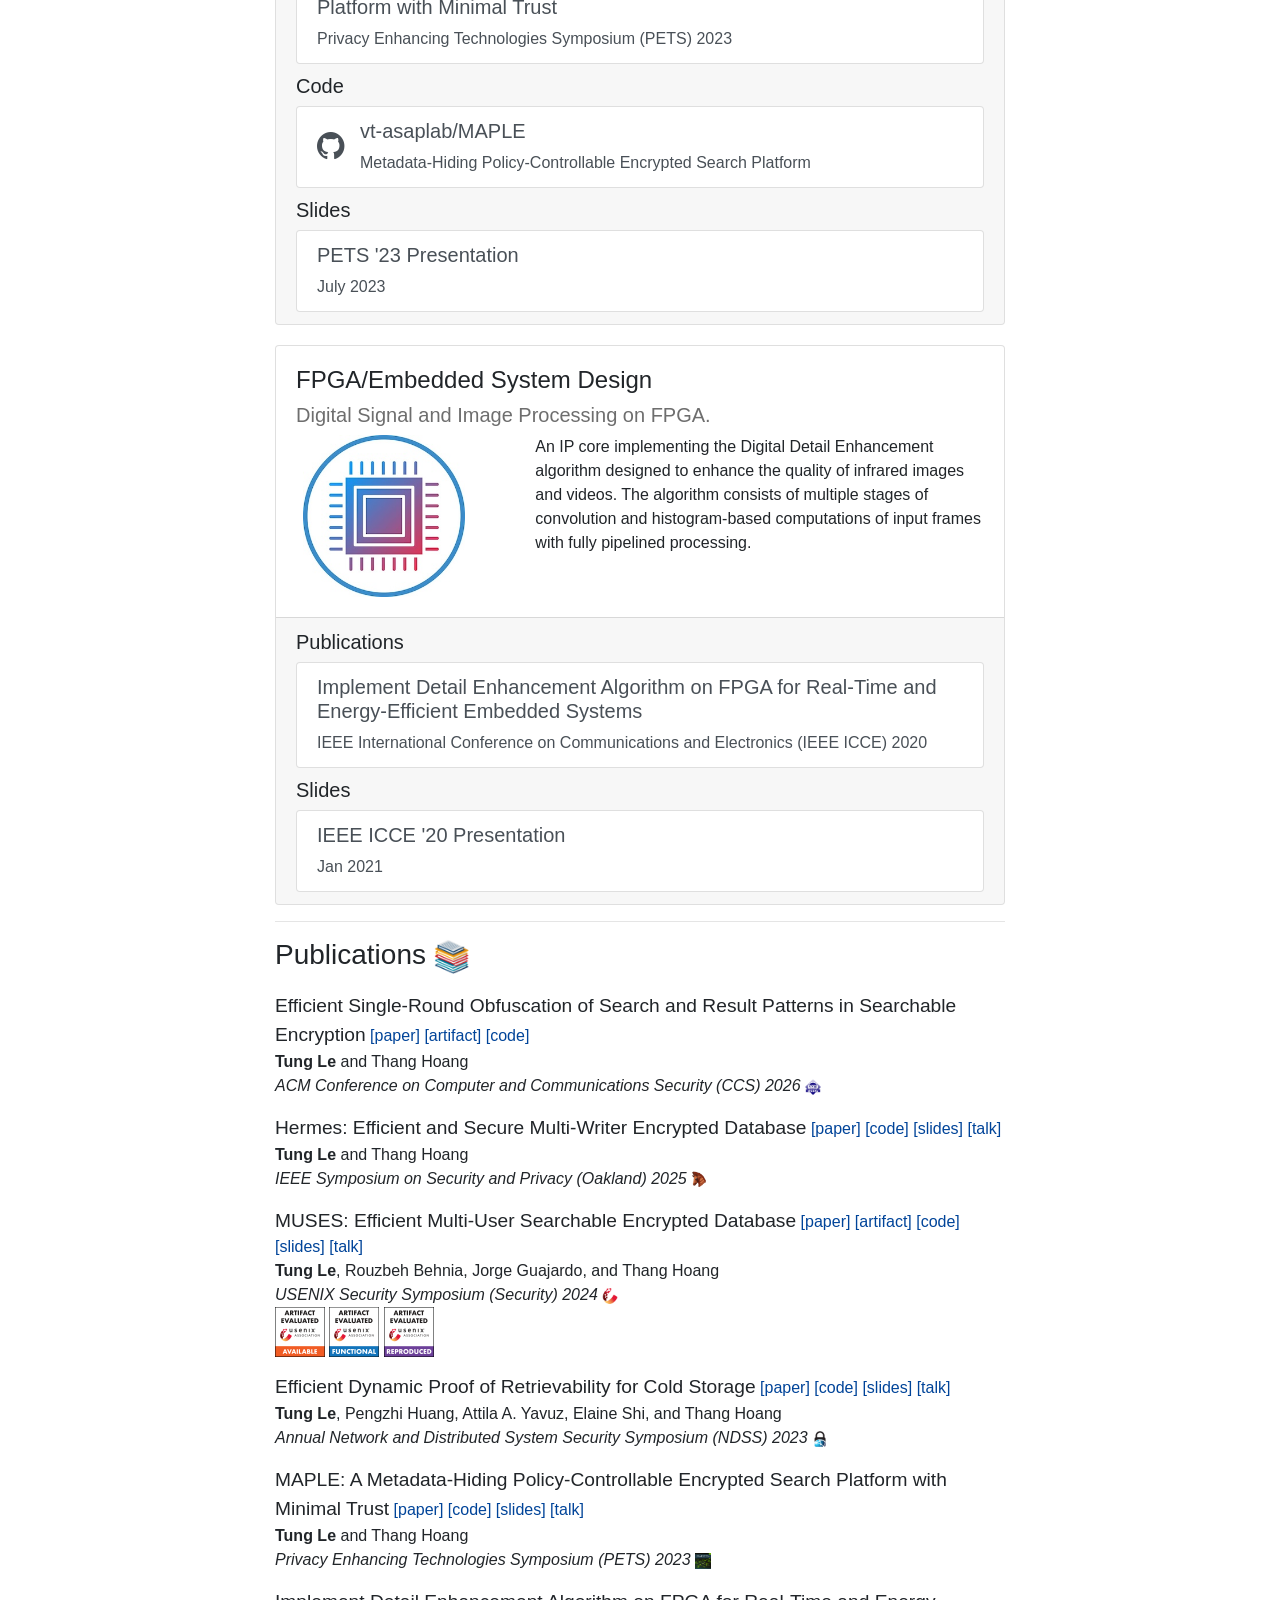
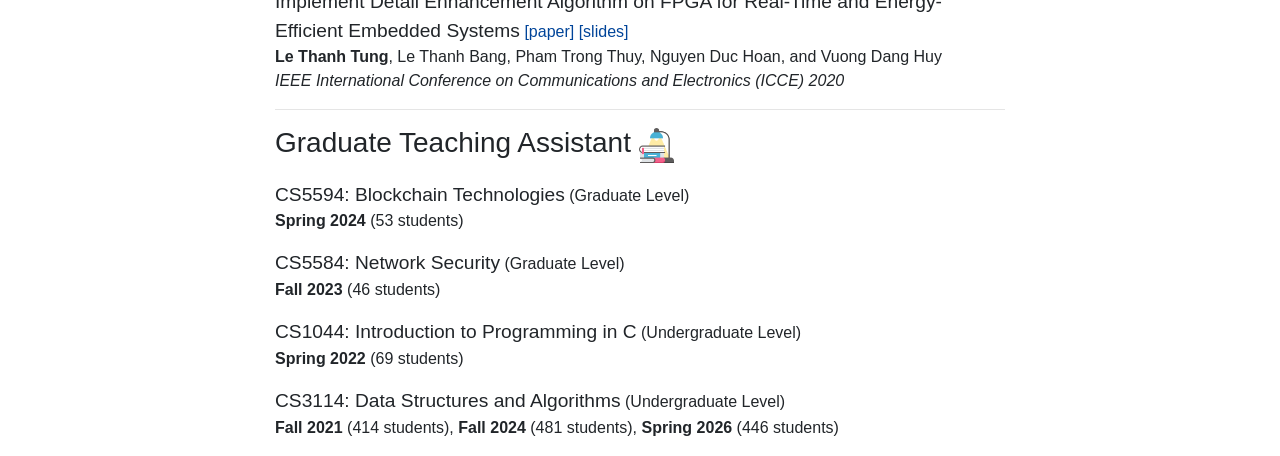
==== commit 29b1f9af: "update" ====
--- a/index.html
+++ b/index.html
@@ -428,7 +428,7 @@
 <h3 id="publications">Publications <img src="/images/research-papers-icon.png" style="max-height: 1.25em; max-width=auto"></h3>
 <div style="padding-bottom:10px;"></div>
 
-<p><big>Efficient Single-Round Obfuscation of Search and Result Patterns in Searchable Encryption</big> <br/>
+<p><big>Efficient Single-Round Obfuscation of Search and Result Patterns in Searchable Encryption</big> <a href="papers/FROST-2026.pdf">[paper]</a> <a href="papers/FROST_Appendix.pdf">[artifact]</a> <a href="https://github.com/vt-asaplab/FROST">[code]</a> <br/>
 <strong>Tung Le</strong> and Thang Hoang <br/>
 <em>ACM Conference on Computer and Communications Security (CCS) 2026</em> <img src="/images/acm_icon.png" style="width: 16px; height: 16px;"></p>
 <p><big>Hermes: Efficient and Secure Multi-Writer Encrypted Database</big> <a href="papers/hermes-sp25.pdf">[paper]</a>  <a href="https://github.com/vt-asaplab/Hermes">[code]</a> <a href="slides/Hermes-Oakland.pdf">[slides]</a> <a href="https://www.youtube.com/watch?v=V6FHsl-RxMo">[talk]</a> <br/>
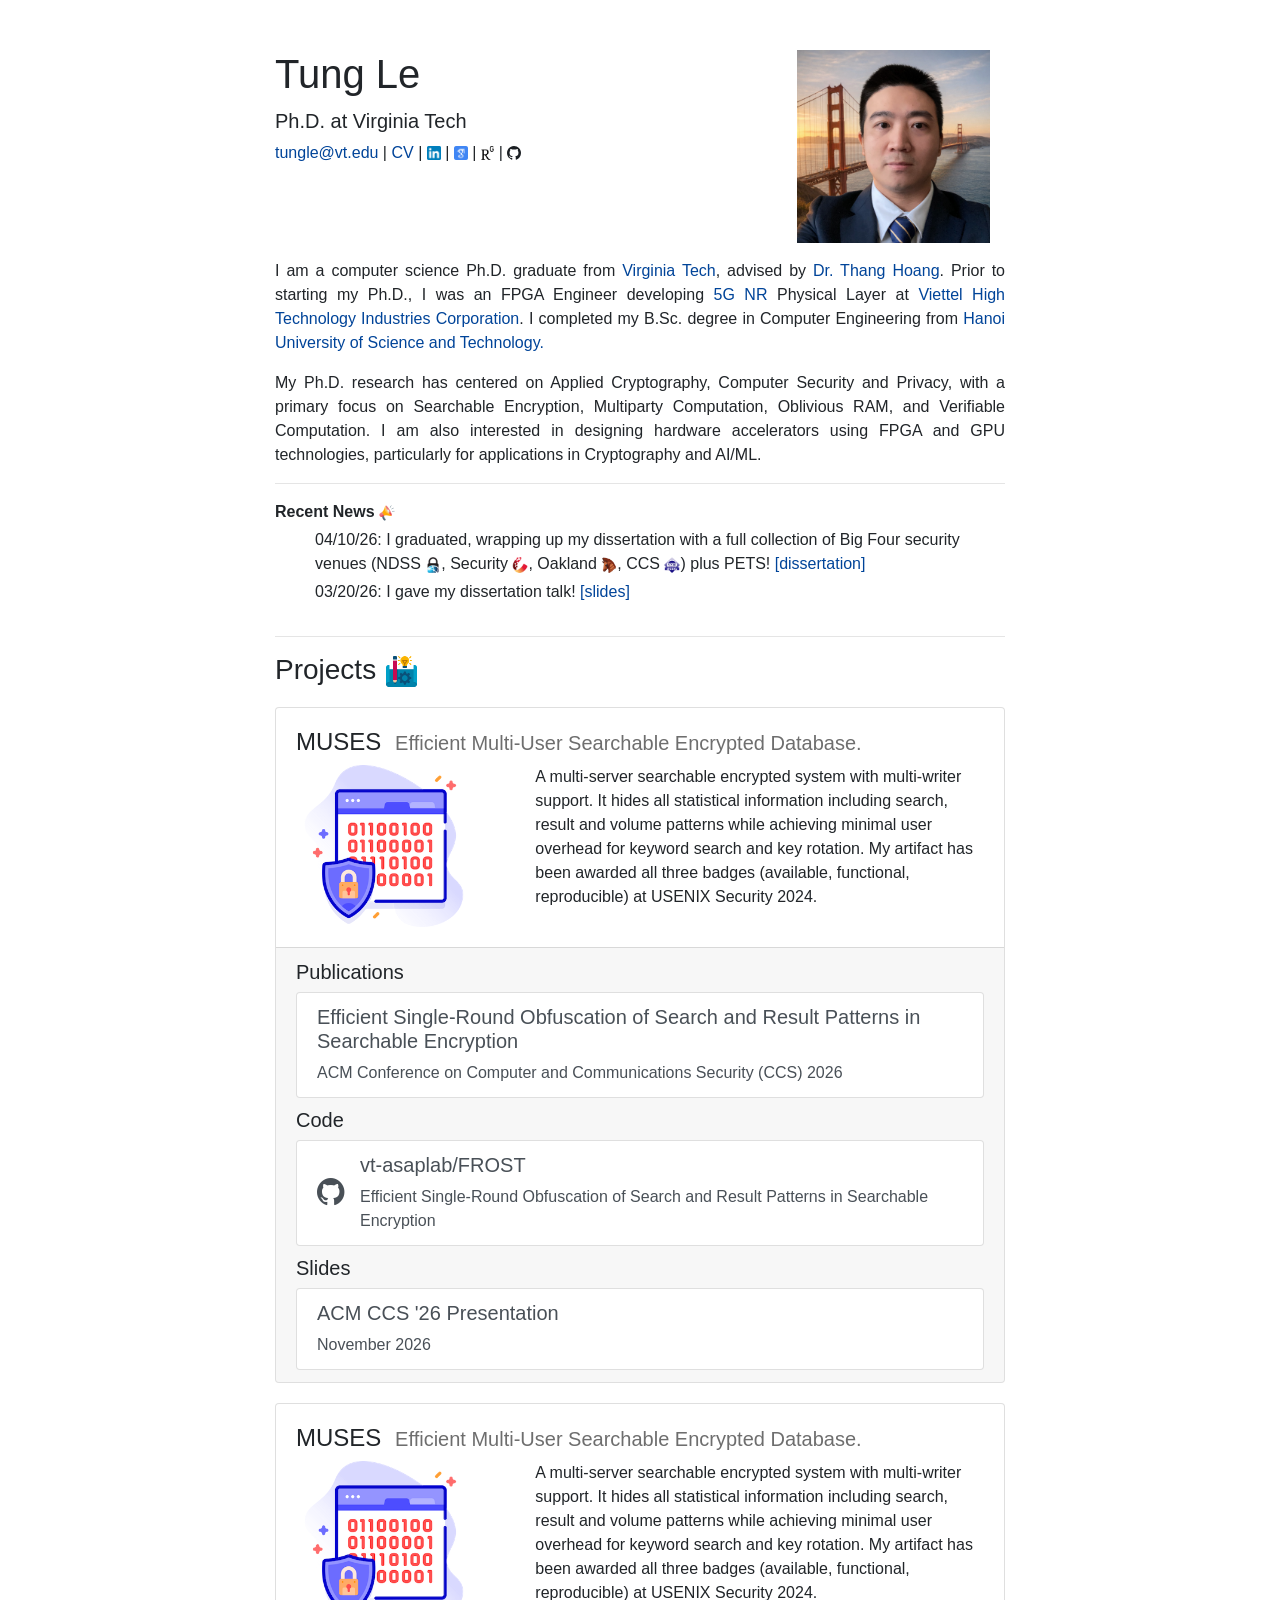
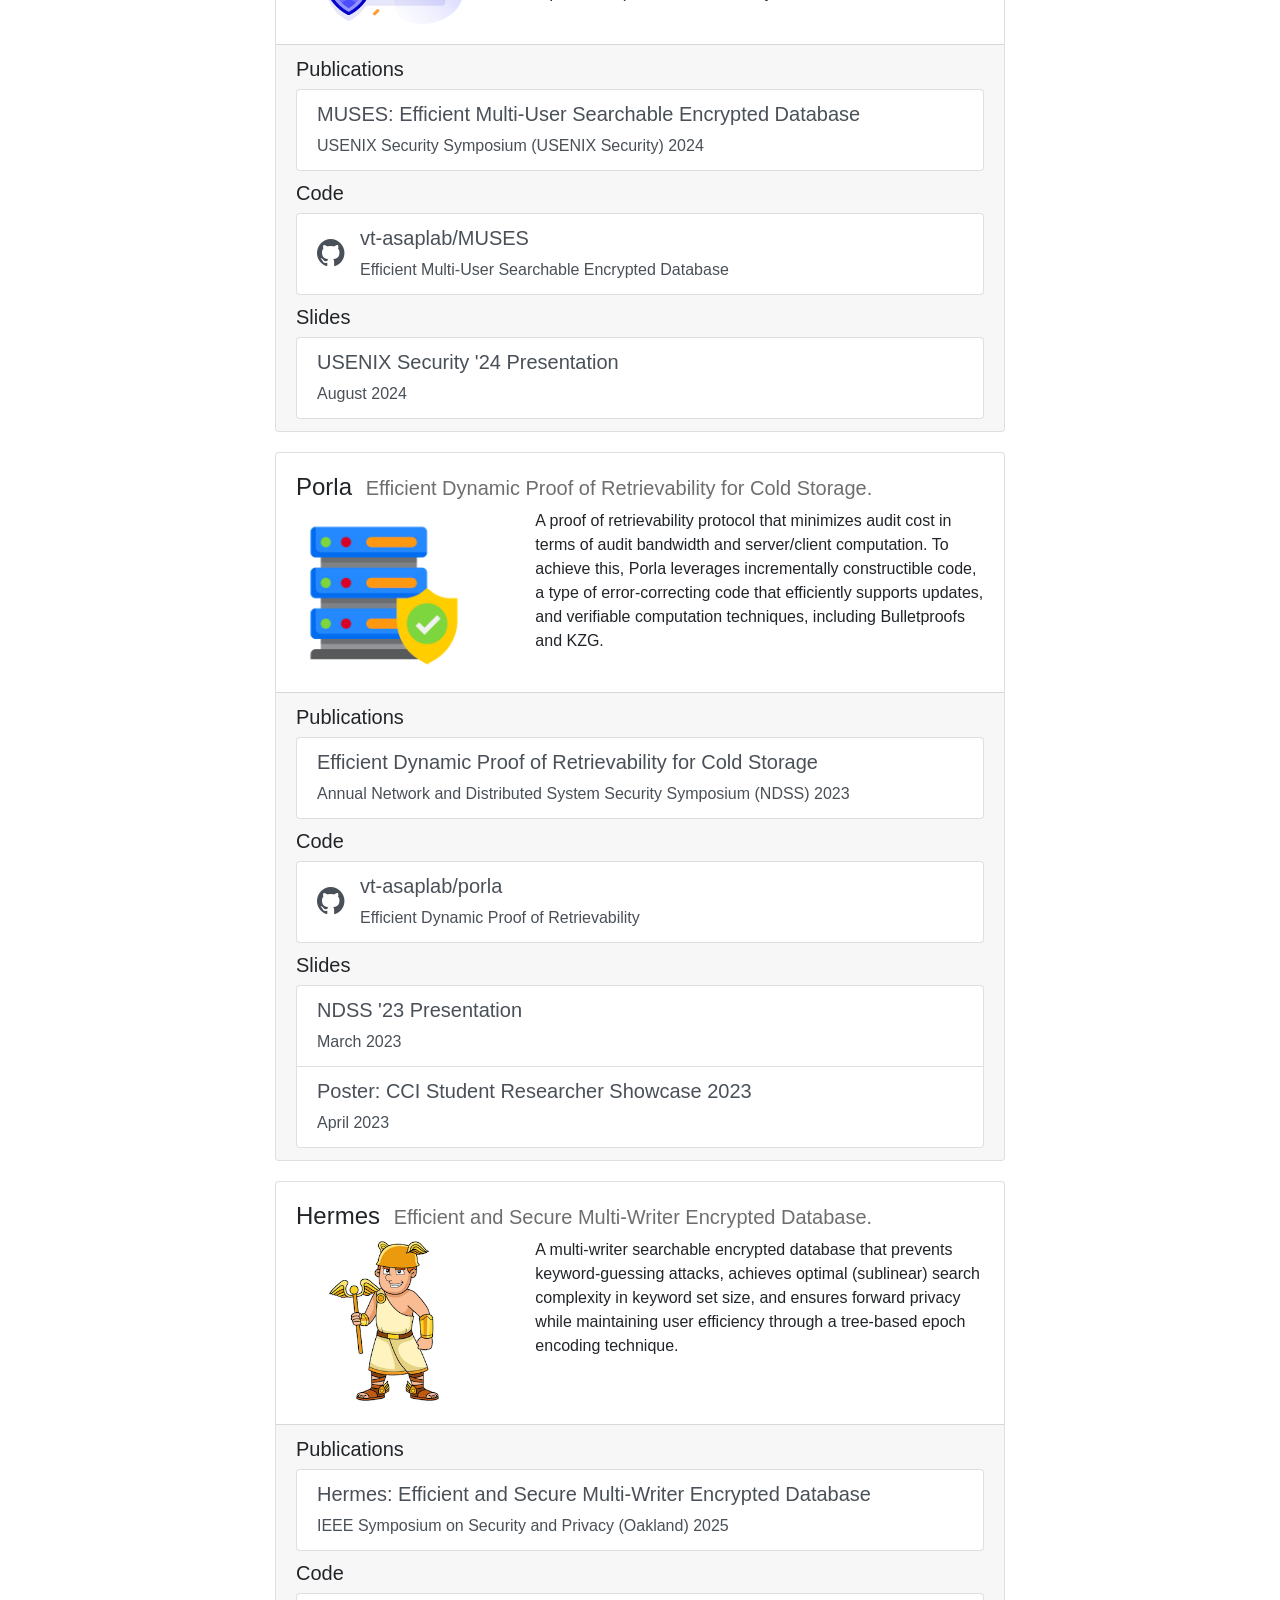
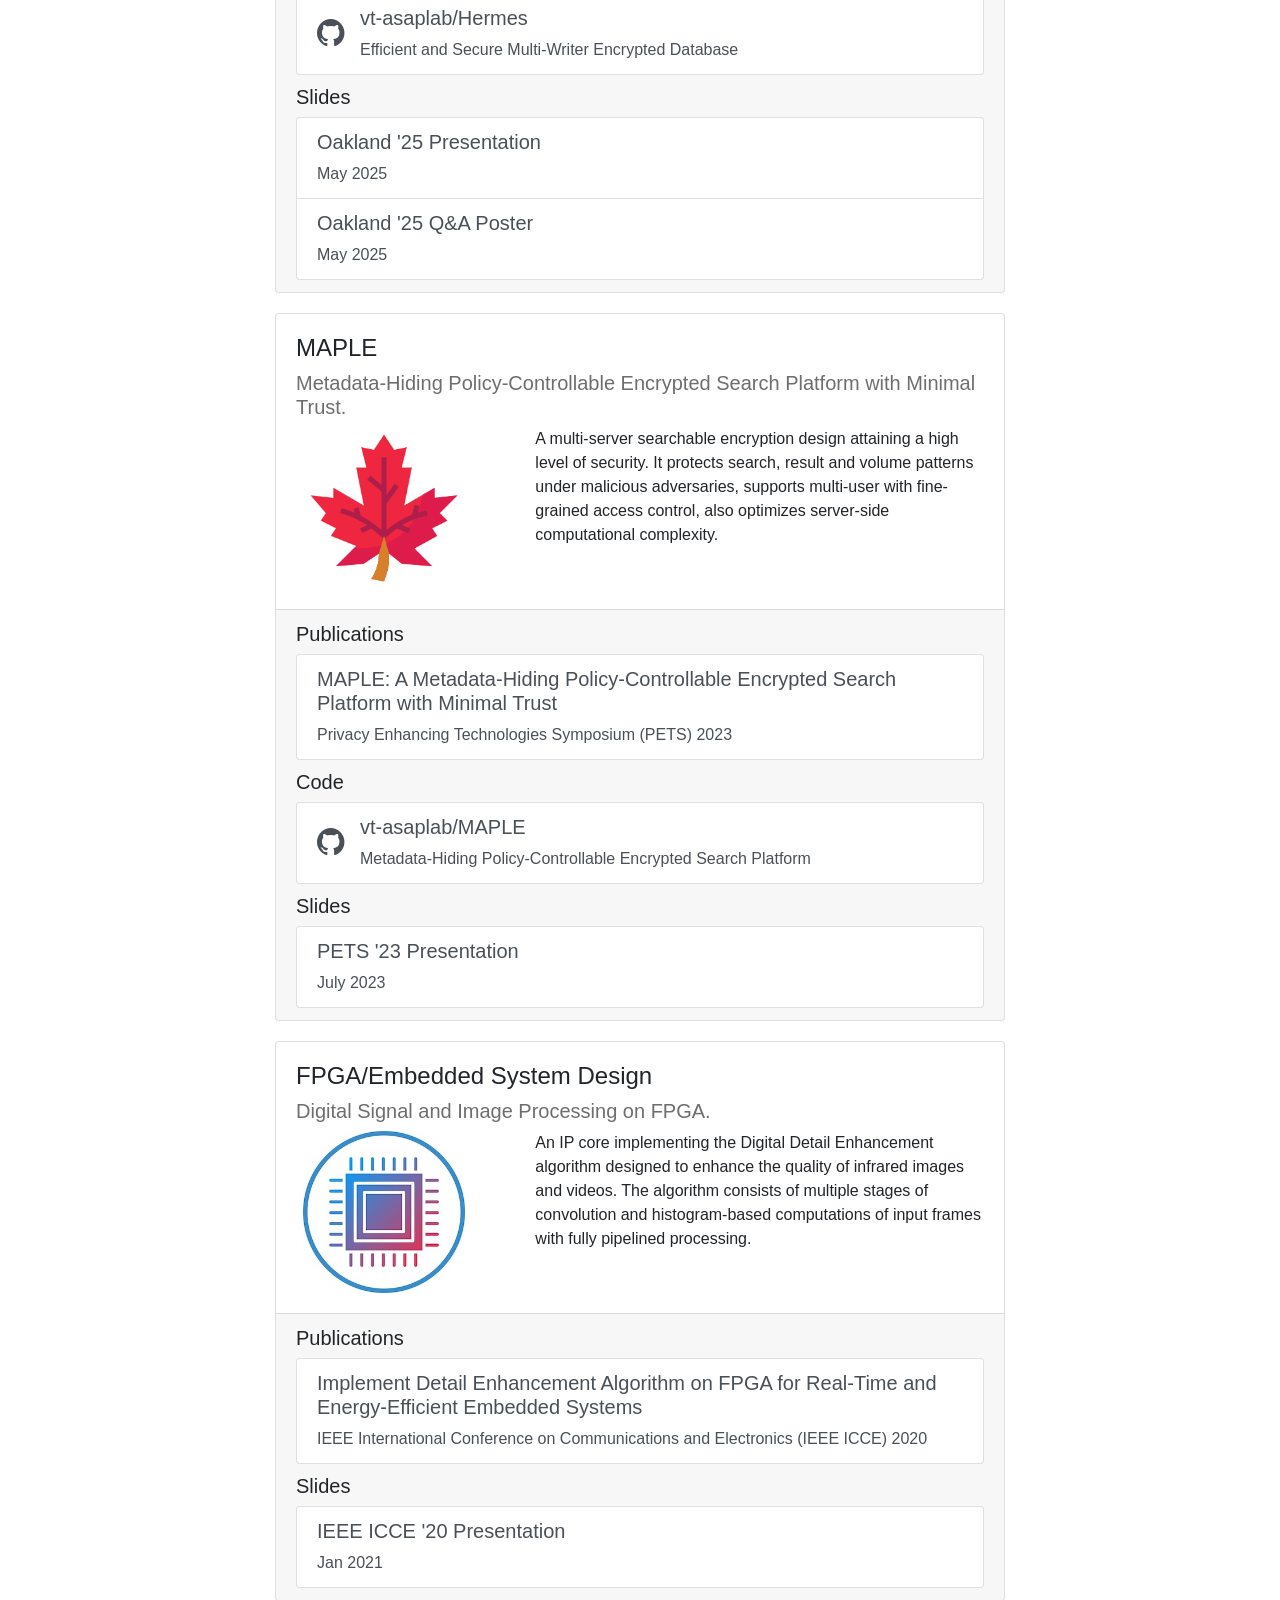
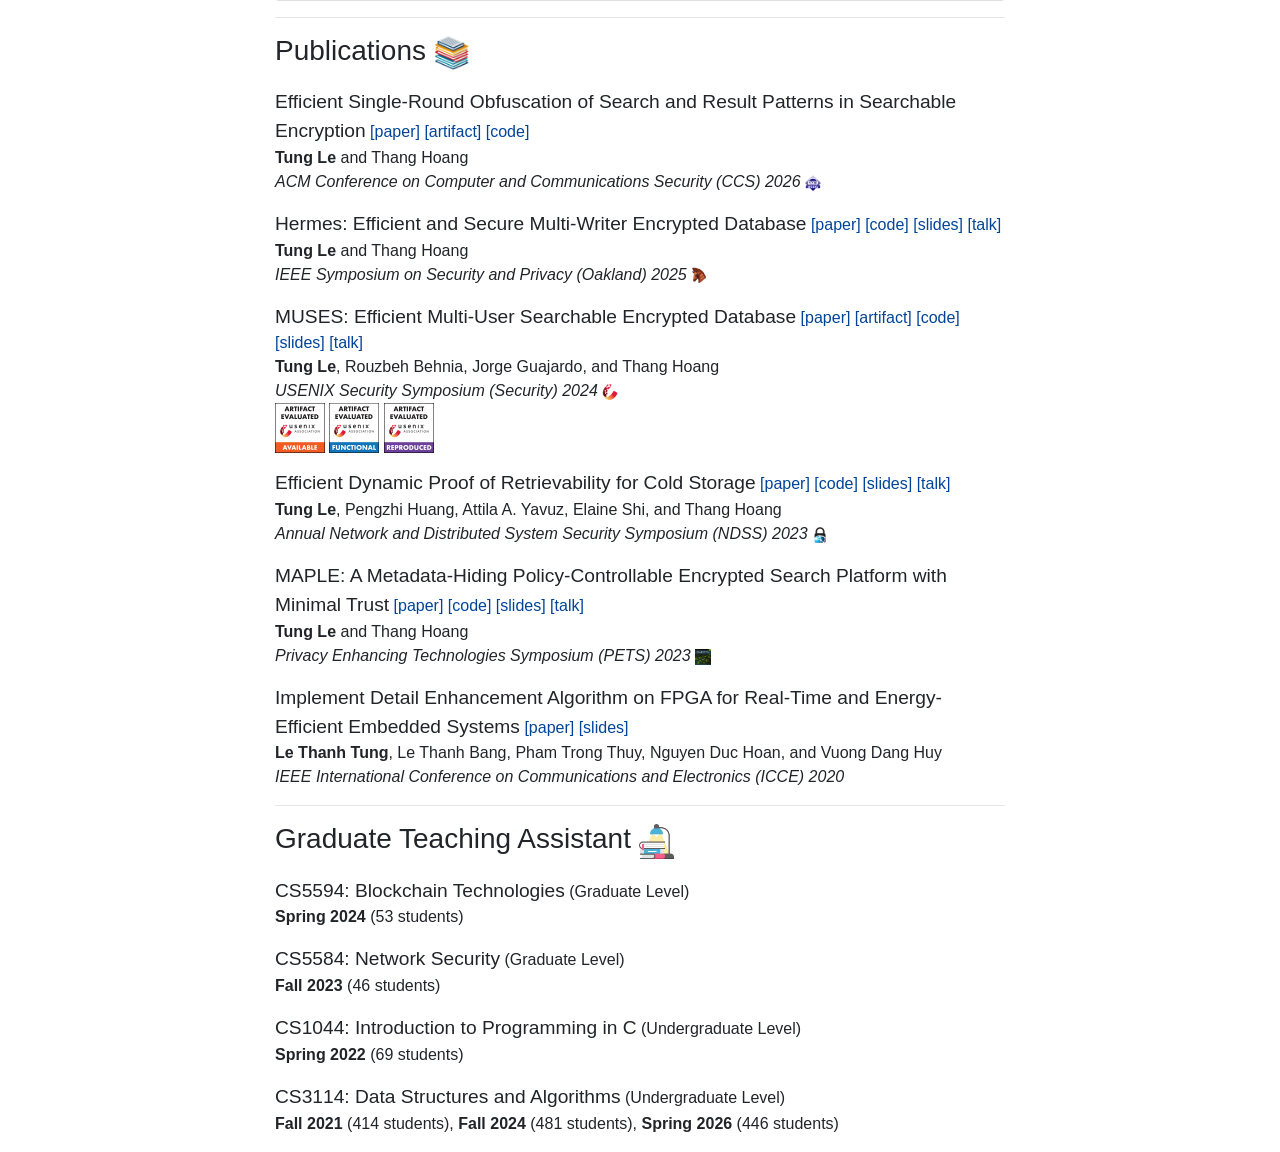
==== commit e49a8d50: "Update index.html" ====
--- a/index.html
+++ b/index.html
@@ -122,6 +122,70 @@
   <div class="card-footer">
     <h5>Publications</h5>
     <div class="list-group">
+      <a class="list-group-item list-group-item-action" href="papers/frost_ccs_26_le.pdf">
+        <h5 class="list-group-item-heading">
+          Efficient Single-Round Obfuscation of Search and Result Patterns in Searchable Encryption
+        </h5>
+        <div class="list-group-item-text">
+          <span>ACM Conference on Computer and Communications Security (CCS) 2026</span>
+        </div>
+      </a>
+    </div>
+    <h5 style="padding-top: 10px;">Code</h5>
+    <div class="list-group">
+      <a class="list-group-item list-group-item-action d-flex align-items-center" href="https://github.com/vt-asaplab/FROST">
+        <i class="fa fa-2x fa-github"></i>
+        <div class="ml-3">
+          <h5 class="list-group-item-heading">
+            vt-asaplab/FROST
+          </h5>
+          <div class="list-group-item-text">
+            <span>Efficient Single-Round Obfuscation of Search and Result Patterns in Searchable Encryption</span>
+          </div>
+        </div>
+      </a>
+    </div> 
+    <h5 style="padding-top: 10px;">Slides</h5>
+    <div class="list-group">
+      <a class="list-group-item list-group-item-action" href="slides/FROST-ccs.pdf">
+        <div>
+          <h5 class="list-group-item-heading">
+            ACM CCS '26 Presentation
+          </h5>
+          <div class="list-group-item-text">
+            <span>November 2026</span>
+          </div>
+        </div>
+      </a>
+    </div>
+  </div>
+</div>
+<div style="padding-bottom:20px;"></div>
+
+<div class="card">
+  <div class="card-body">
+    <div class="row prj-title-row no-gutters">
+      <div class="col-auto prj-title-col">
+        <h4>MUSES</h4>
+        </div>
+        <div class="prj-tagline-col col-auto">
+            <h5>Efficient Multi-User Searchable Encrypted Database.</h5>
+      </div>
+    </div>
+    <div class="row prj-content-row">
+      <div class="col-4" style="padding-left: 3%;">
+        <img src="images/muses-icon.png" class="prj-image">
+      </div>
+      <div class="col-8">
+        <div style="padding-bottom: 10px;">
+          A multi-server searchable encrypted system with multi-writer support. It hides all statistical information including search, result and volume patterns while achieving minimal user overhead for keyword search and key rotation. My artifact has been awarded all three badges (available, functional, reproducible) at USENIX Security 2024. 
+        </div>
+      </div>
+    </div>
+  </div>
+  <div class="card-footer">
+    <h5>Publications</h5>
+    <div class="list-group">
       <a class="list-group-item list-group-item-action" href="papers/usenixsecurity24-le.pdf">
         <h5 class="list-group-item-heading">
           MUSES: Efficient Multi-User Searchable Encrypted Database
@@ -475,4 +539,4 @@
 <script src="/js/tungle-onload.js"></script>
 
 </body>
-</html>+</html>
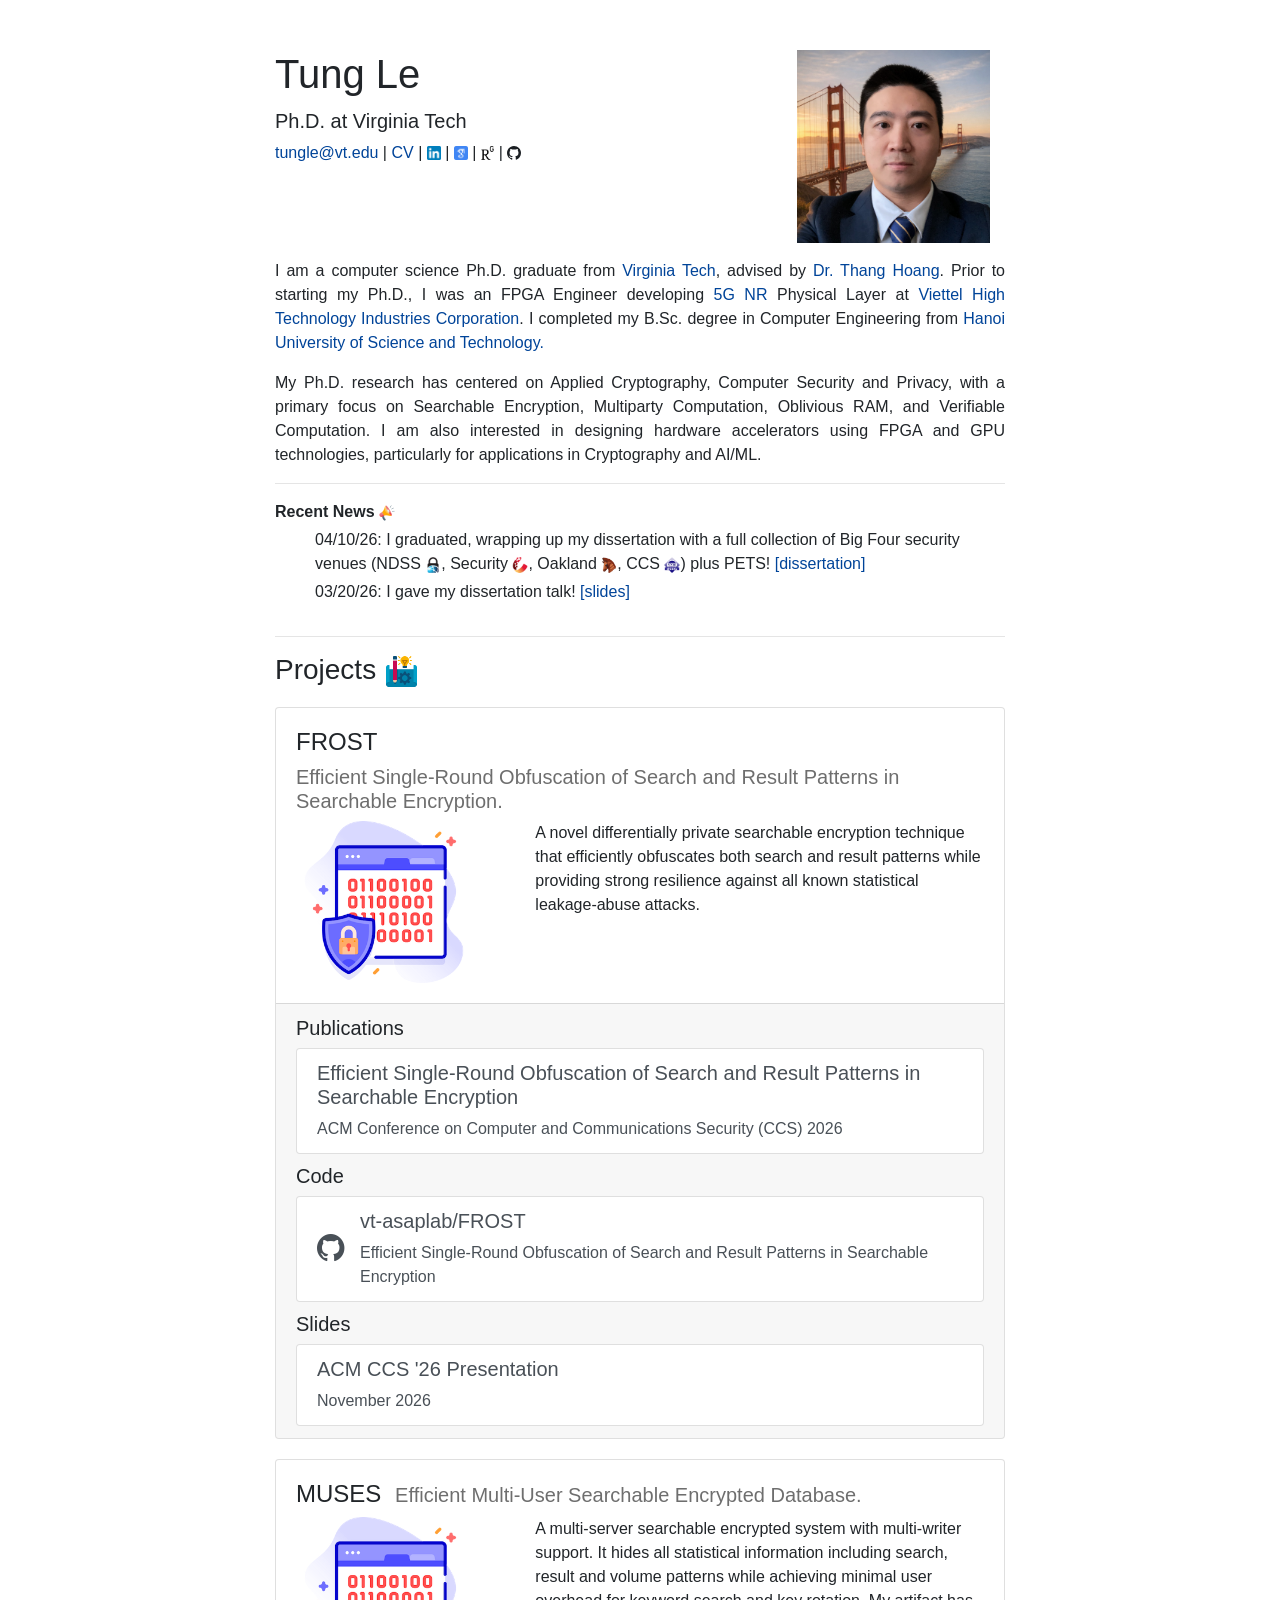
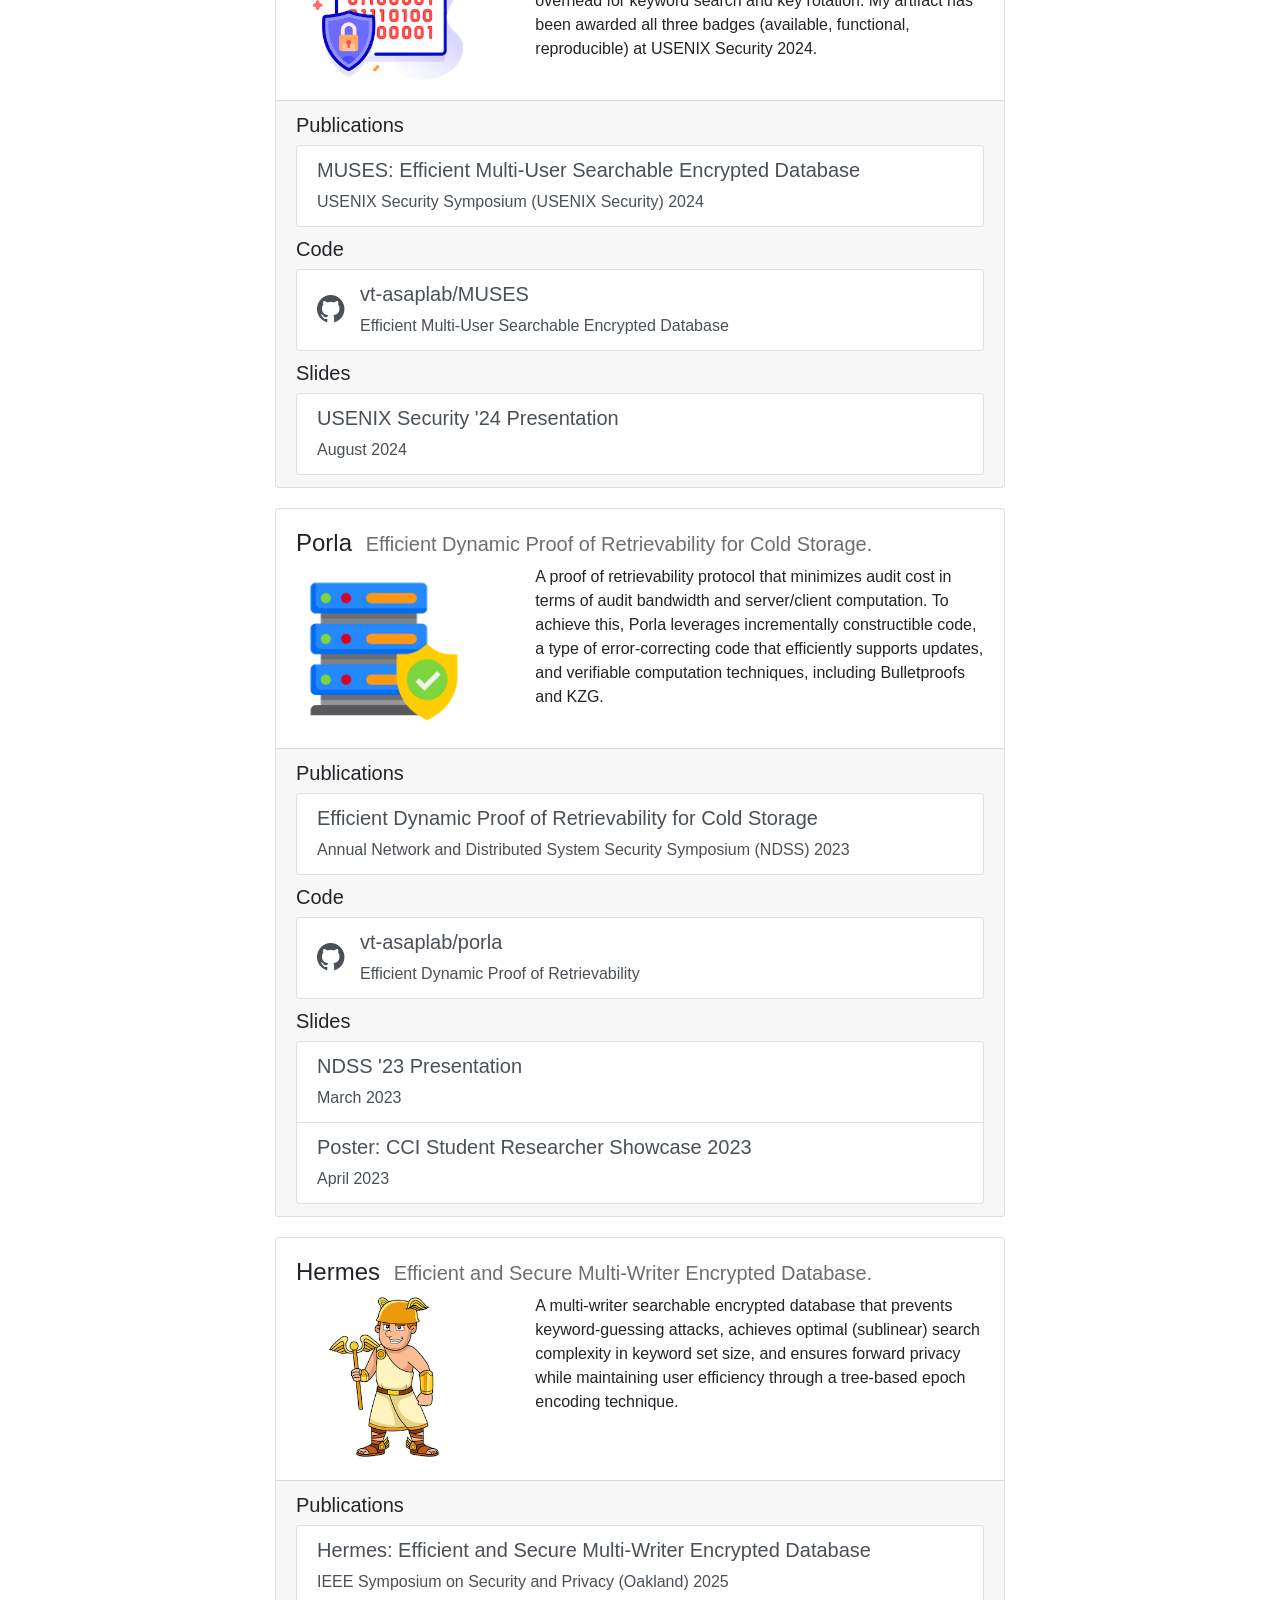
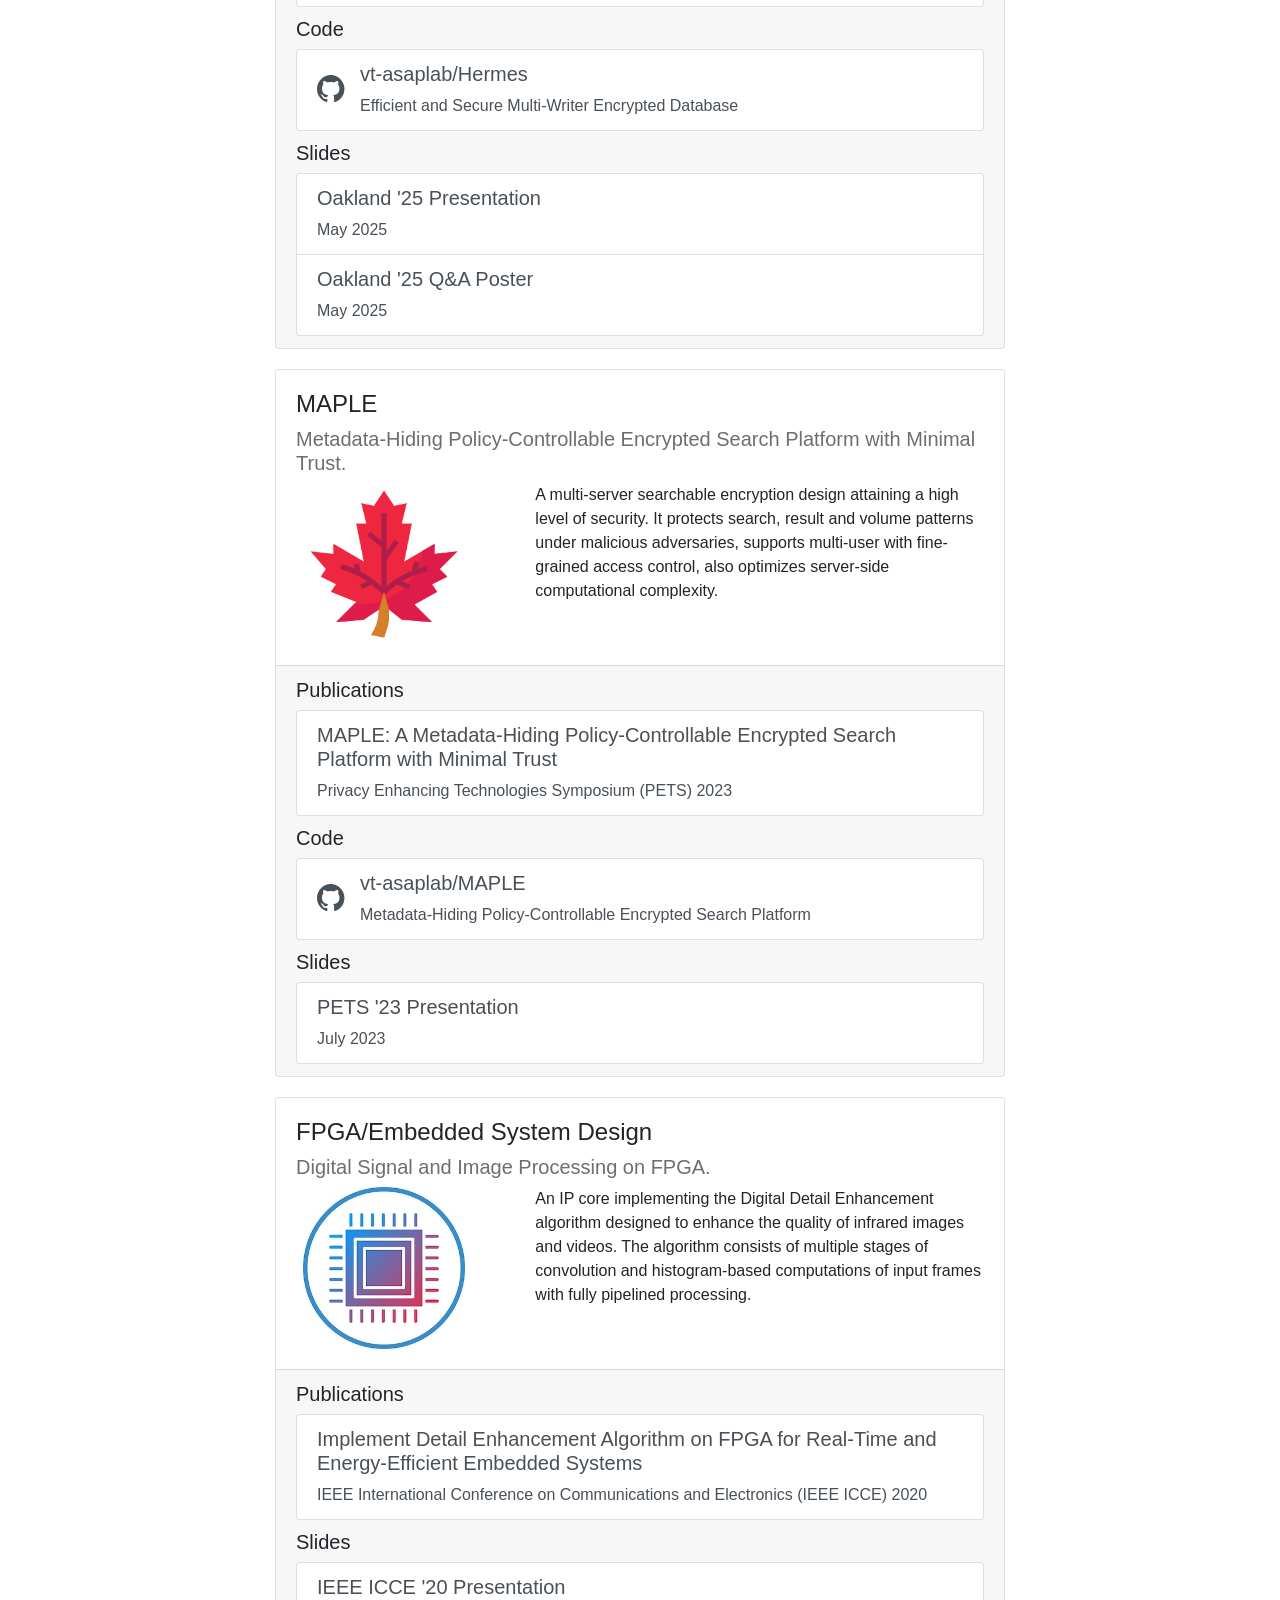
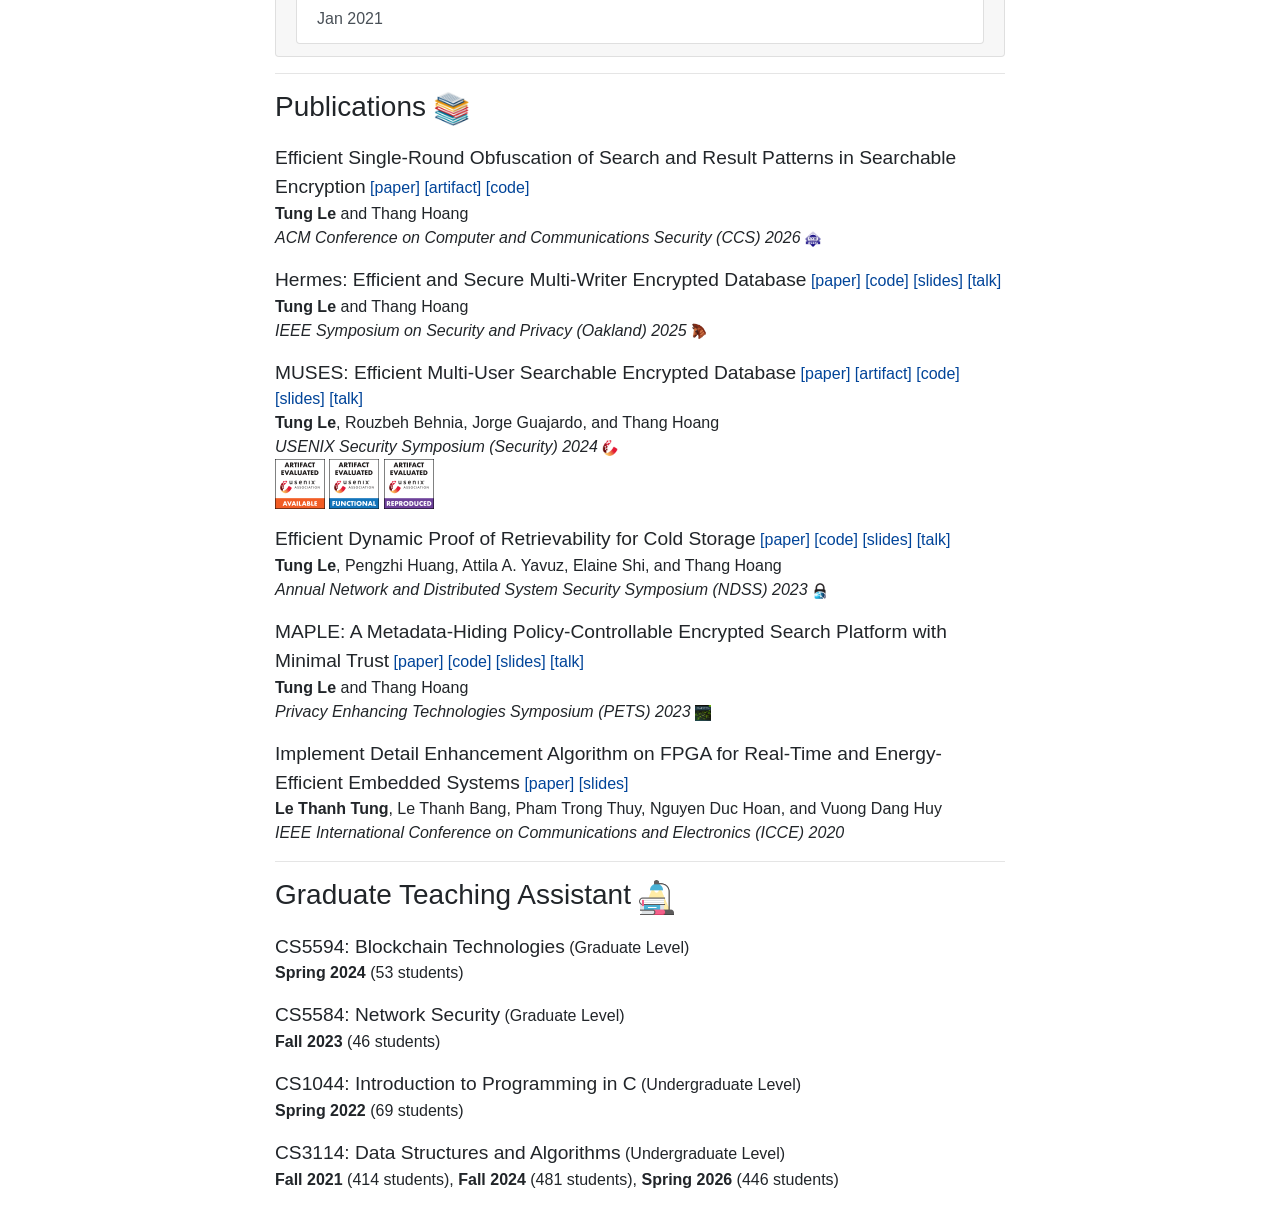
==== commit 04ad3681: "Change project title and description in index.html Updated project title and tagline to reflect new " ====
--- a/index.html
+++ b/index.html
@@ -102,10 +102,10 @@
   <div class="card-body">
     <div class="row prj-title-row no-gutters">
       <div class="col-auto prj-title-col">
-        <h4>MUSES</h4>
+        <h4>FROST</h4>
         </div>
         <div class="prj-tagline-col col-auto">
-            <h5>Efficient Multi-User Searchable Encrypted Database.</h5>
+            <h5>Efficient Single-Round Obfuscation of Search and Result Patterns in Searchable Encryption.</h5>
       </div>
     </div>
     <div class="row prj-content-row">
@@ -114,7 +114,7 @@
       </div>
       <div class="col-8">
         <div style="padding-bottom: 10px;">
-          A multi-server searchable encrypted system with multi-writer support. It hides all statistical information including search, result and volume patterns while achieving minimal user overhead for keyword search and key rotation. My artifact has been awarded all three badges (available, functional, reproducible) at USENIX Security 2024. 
+          A novel differentially private searchable encryption technique that efficiently obfuscates both search and result patterns while providing strong resilience against all known statistical leakage-abuse attacks.
         </div>
       </div>
     </div>
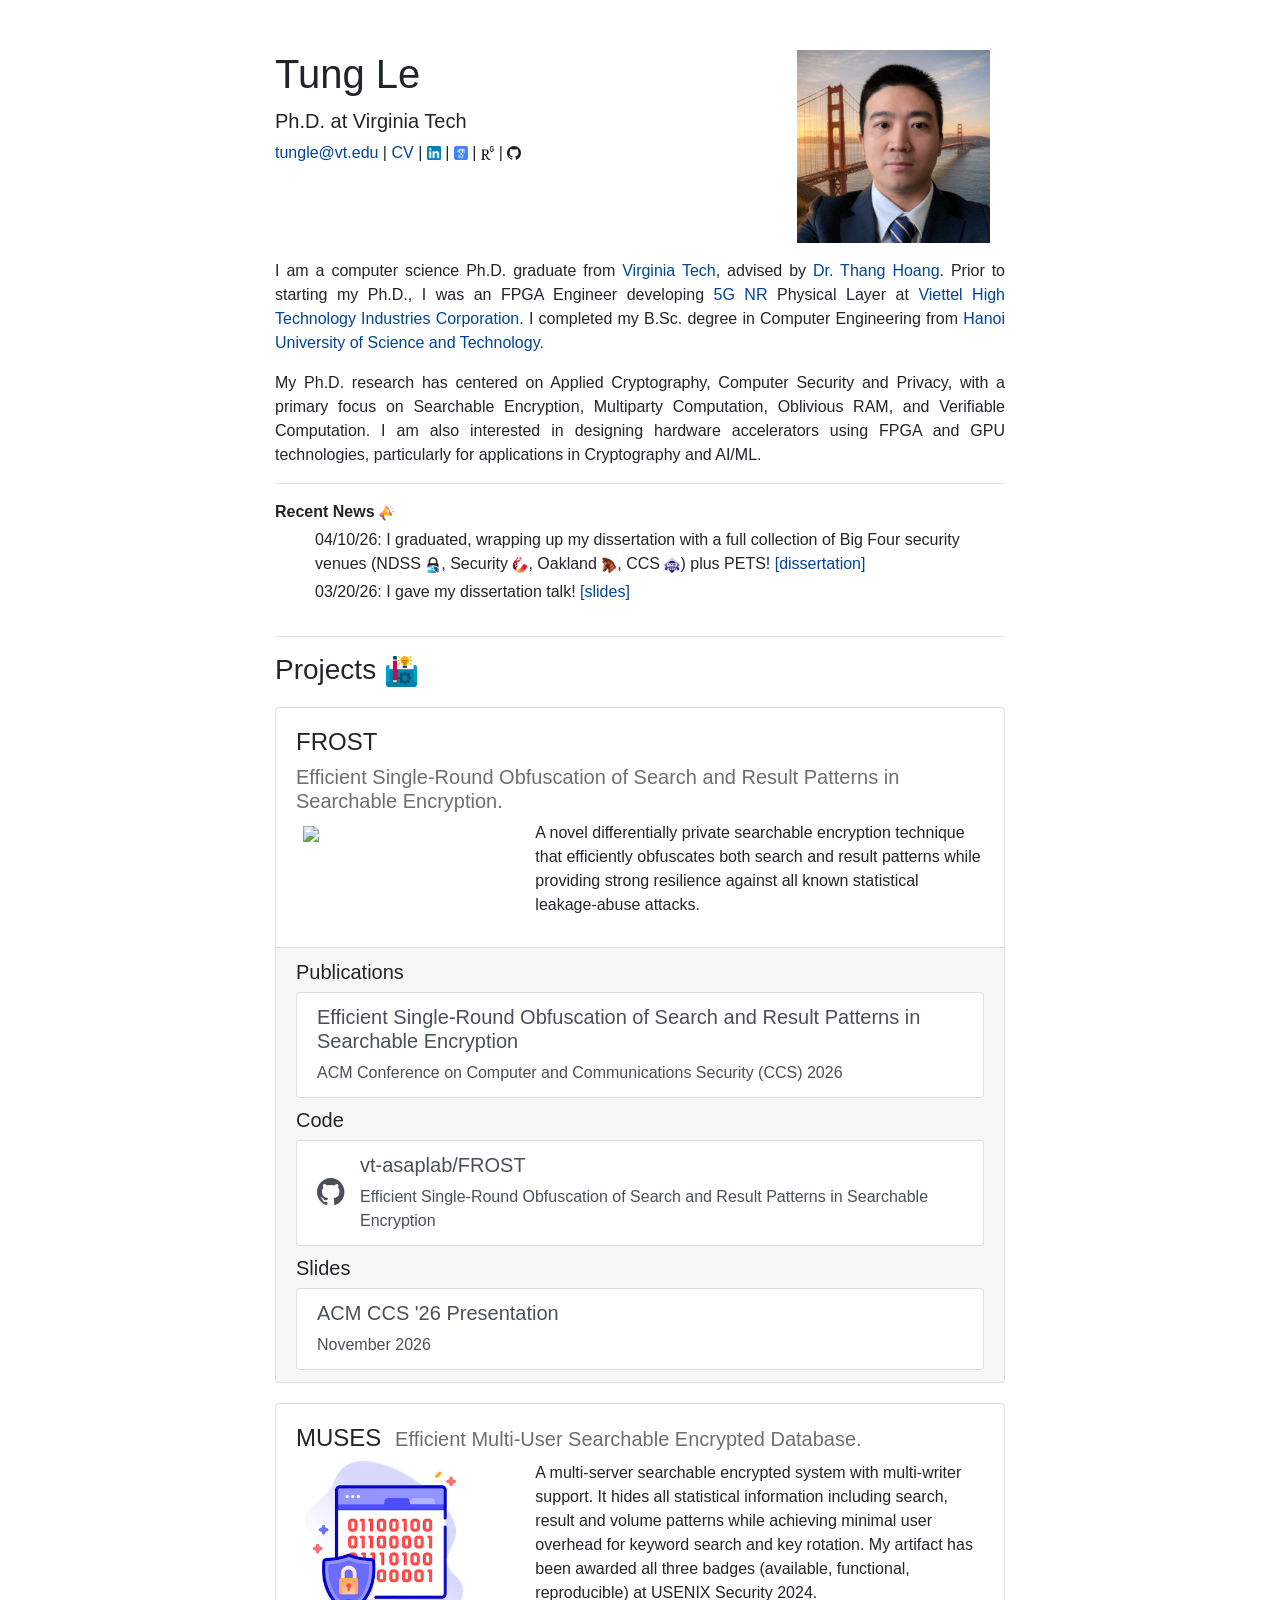
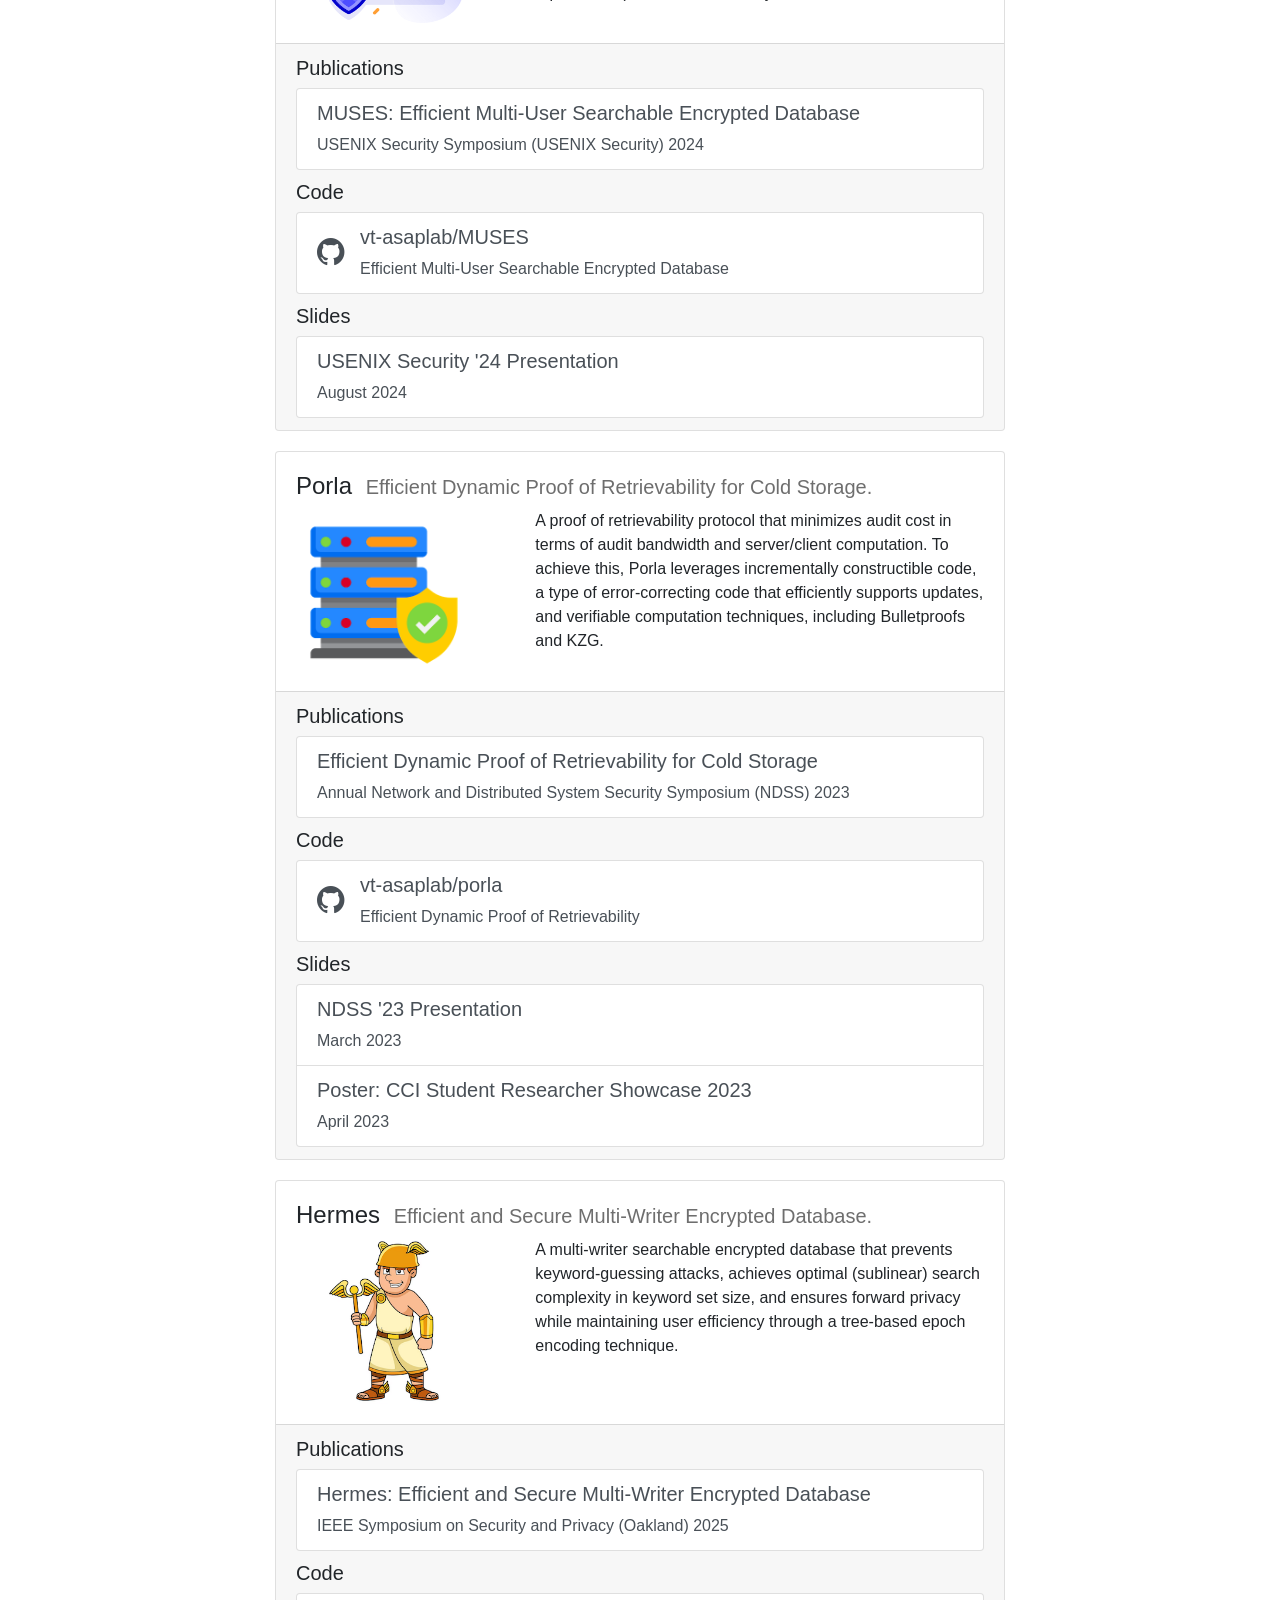
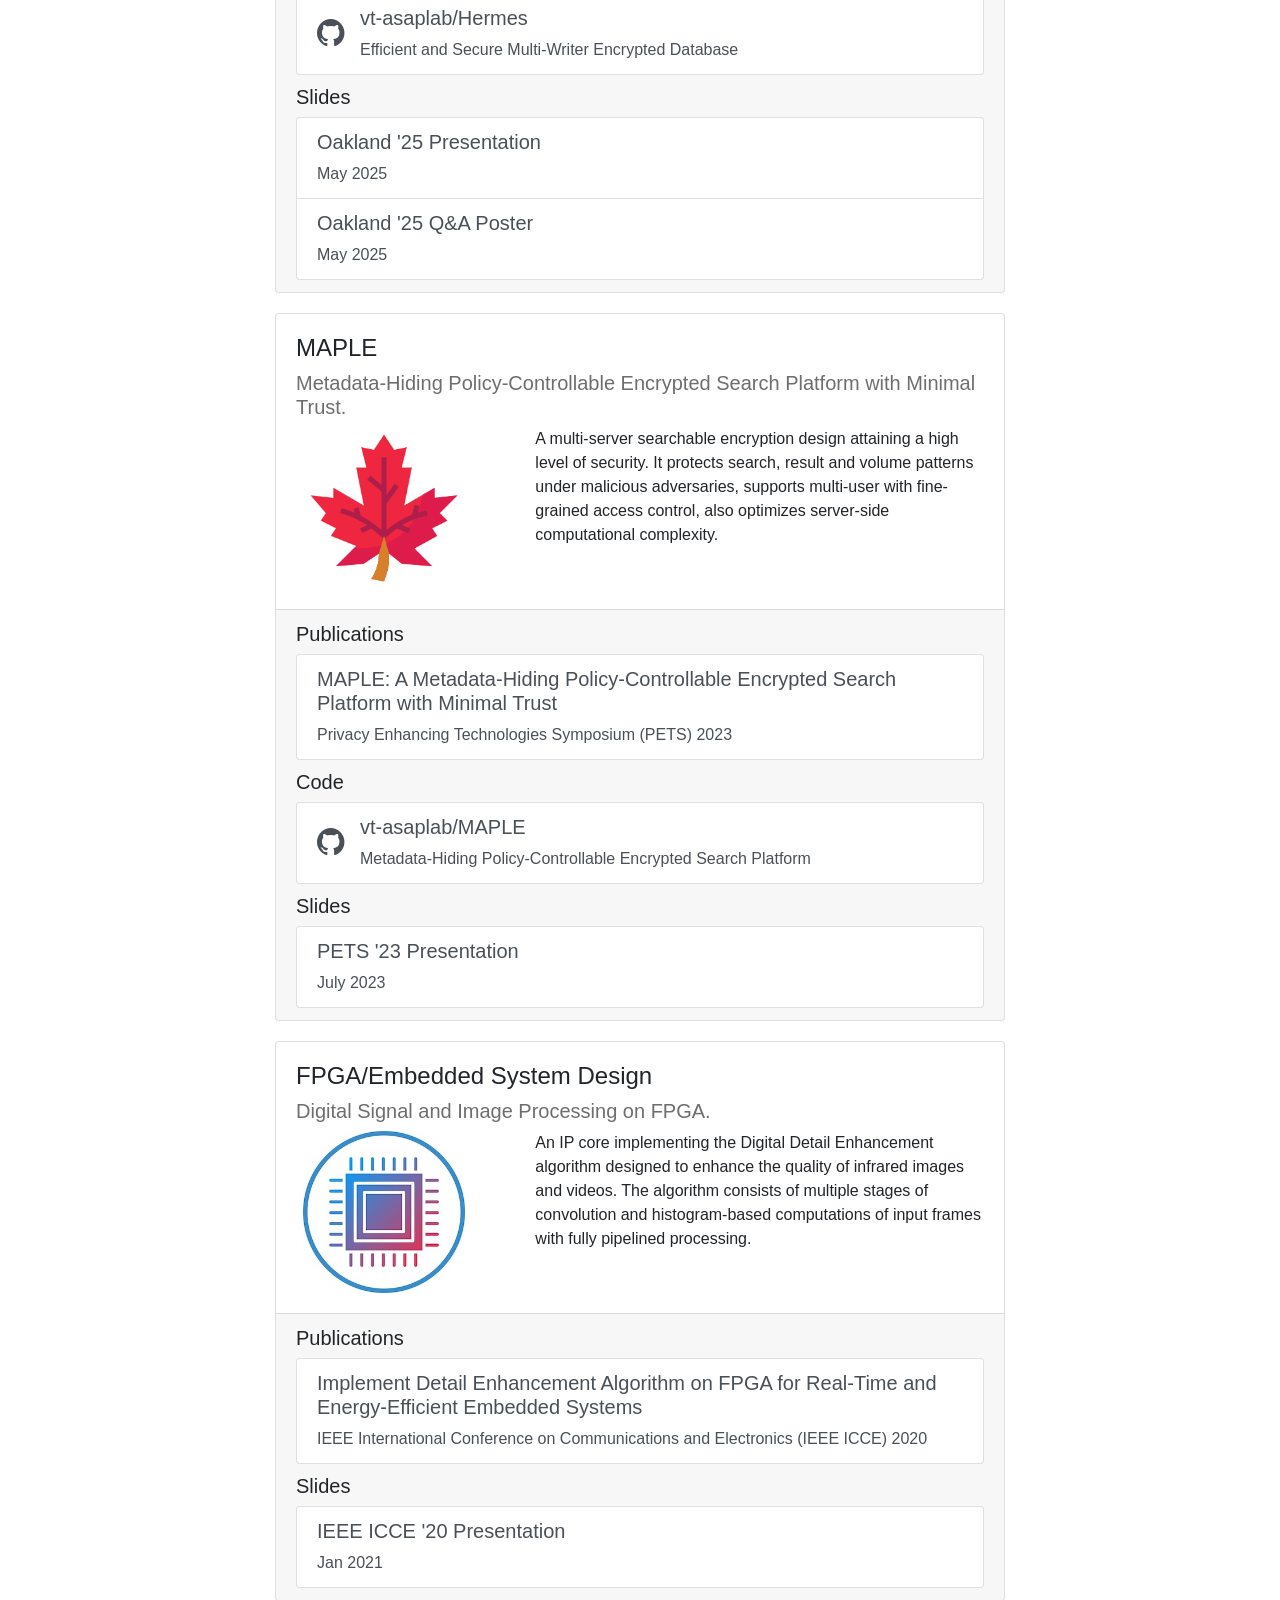
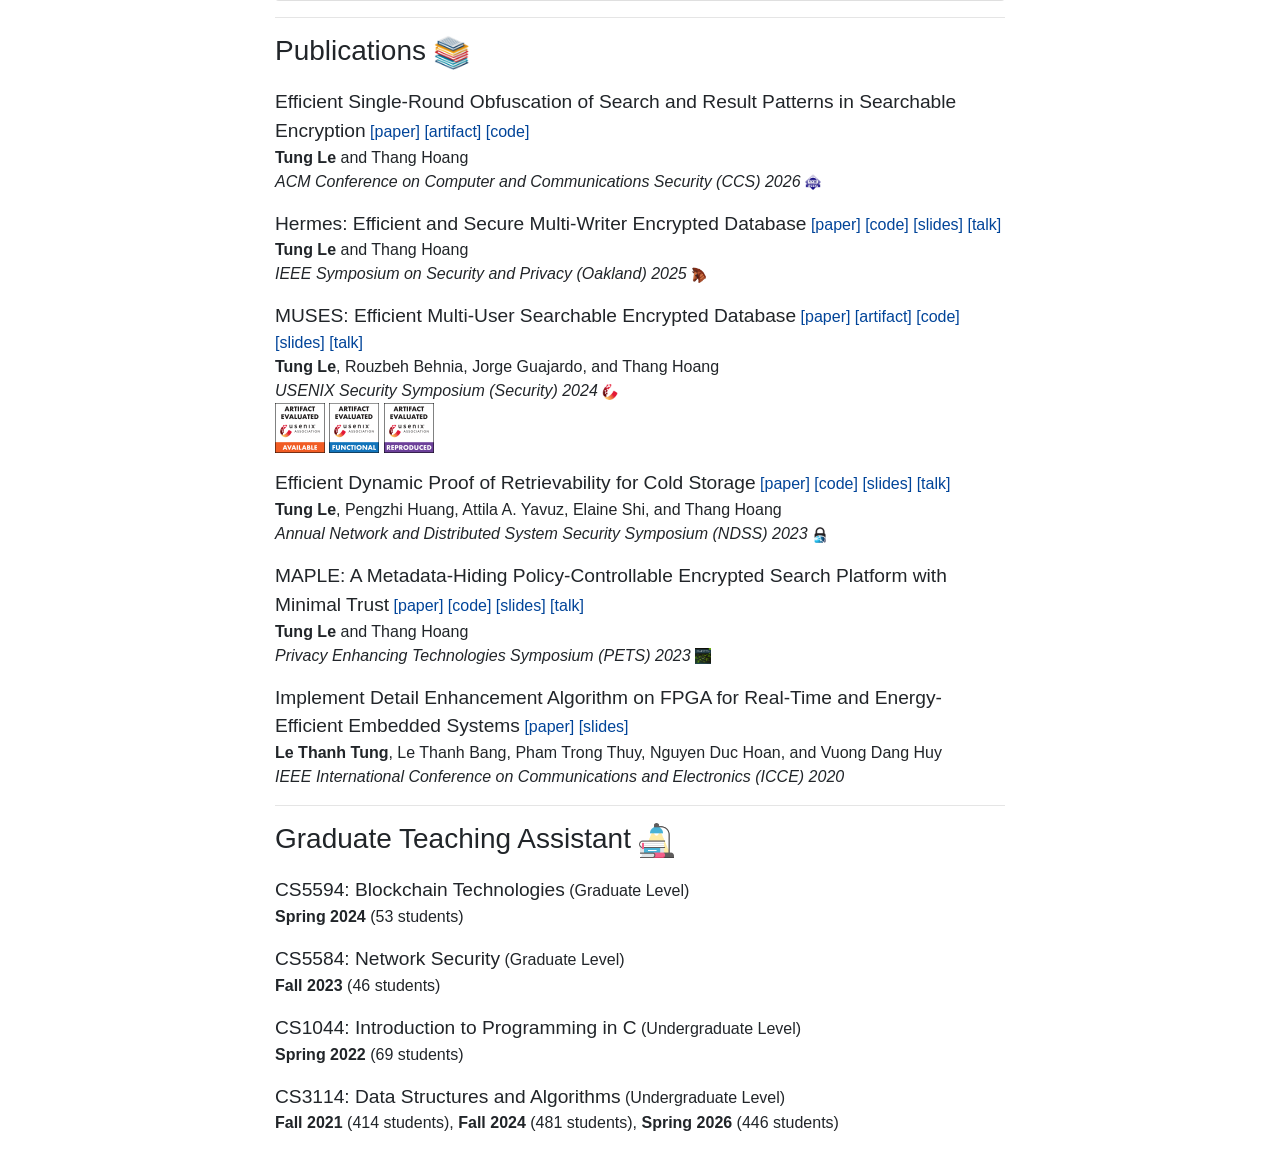
==== commit 7e0a9bd8: "Update index.html" ====
--- a/index.html
+++ b/index.html
@@ -110,7 +110,7 @@
     </div>
     <div class="row prj-content-row">
       <div class="col-4" style="padding-left: 3%;">
-        <img src="images/muses-icon.png" class="prj-image">
+        <img src="images/frost_icon.png" class="prj-image">
       </div>
       <div class="col-8">
         <div style="padding-bottom: 10px;">
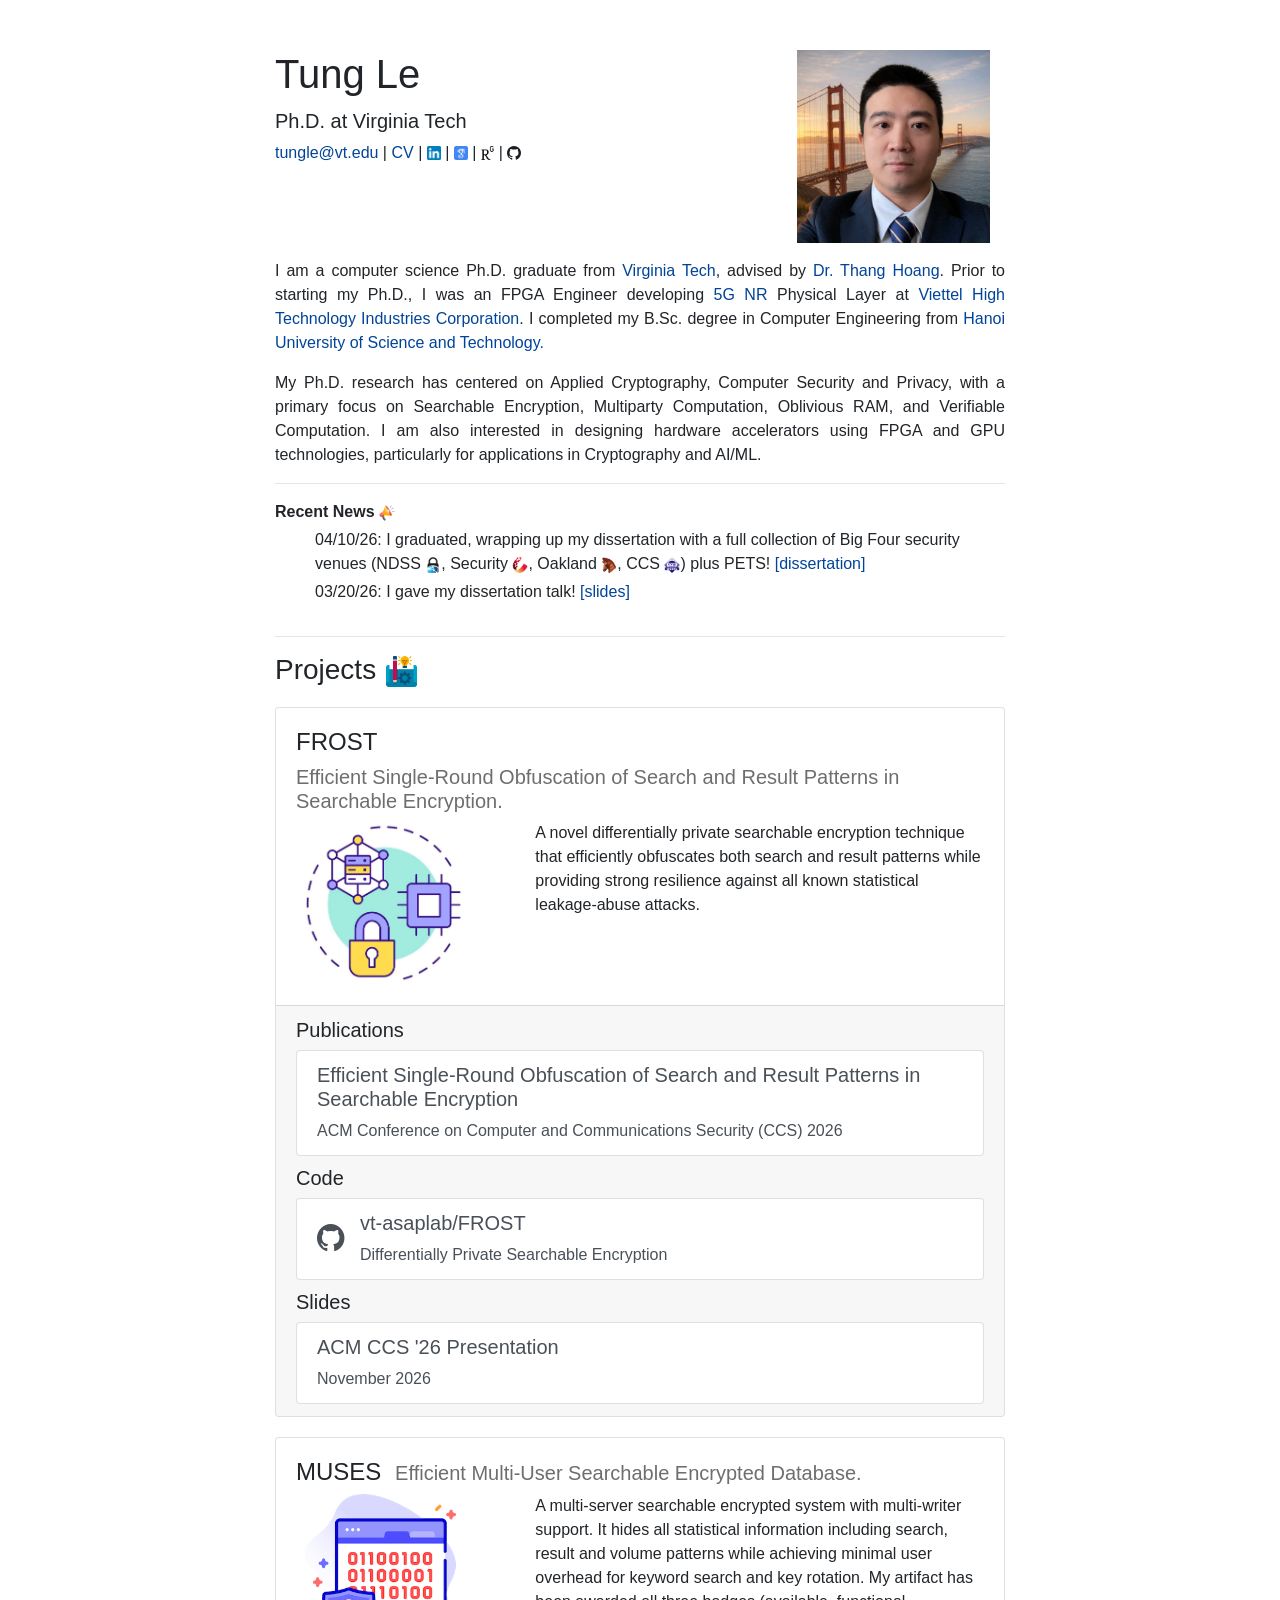
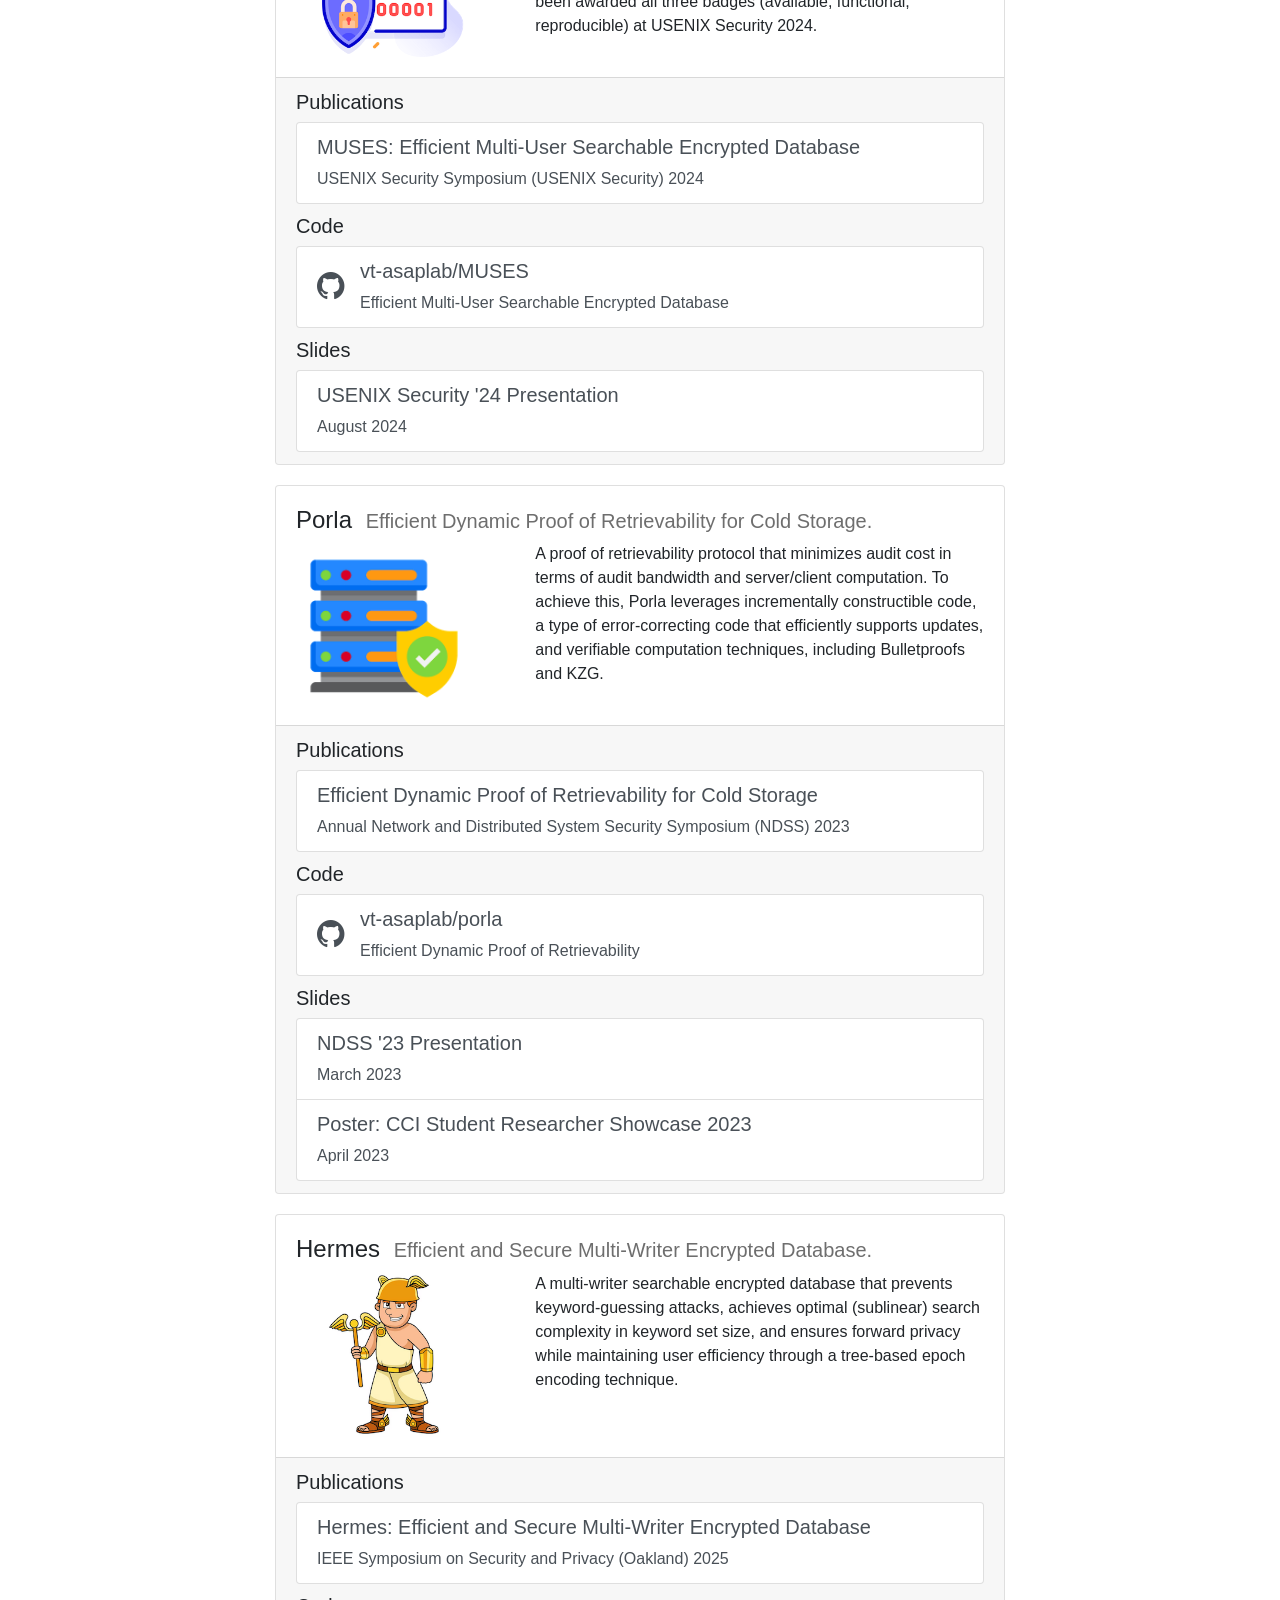
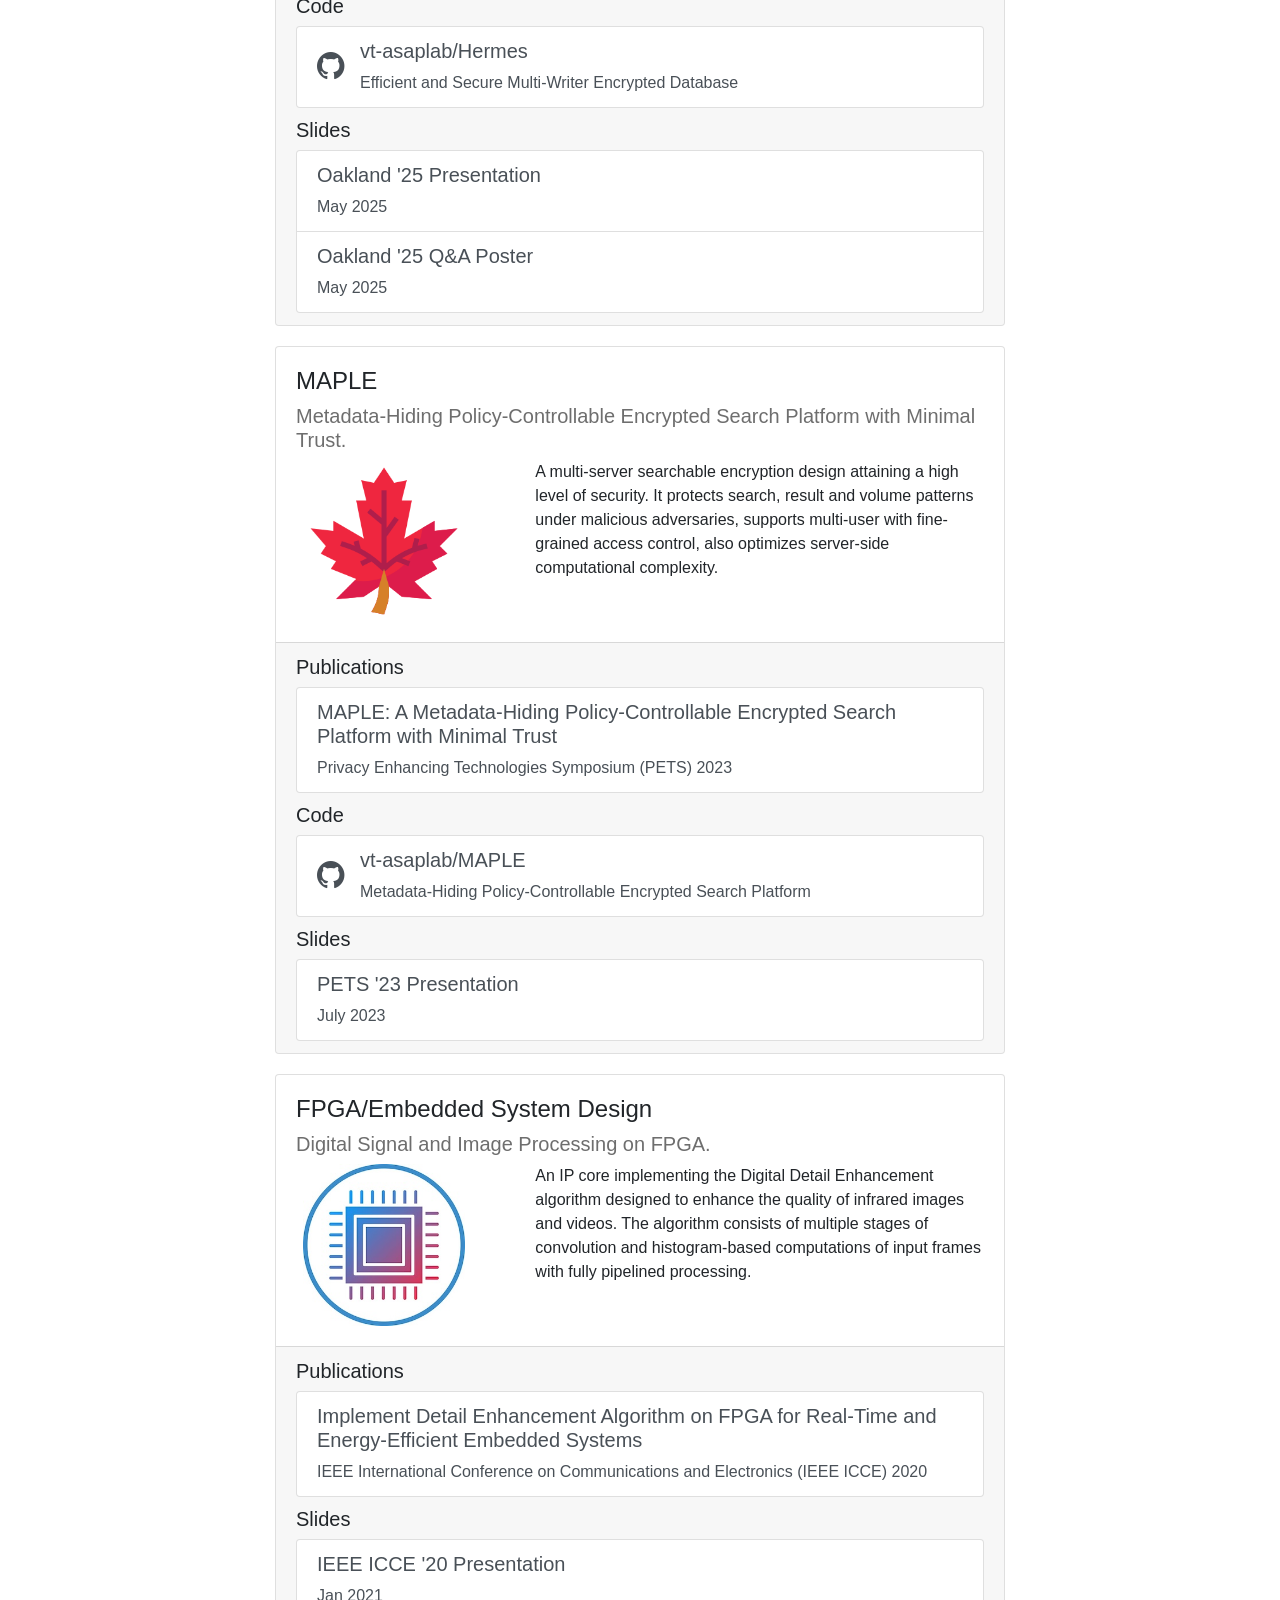
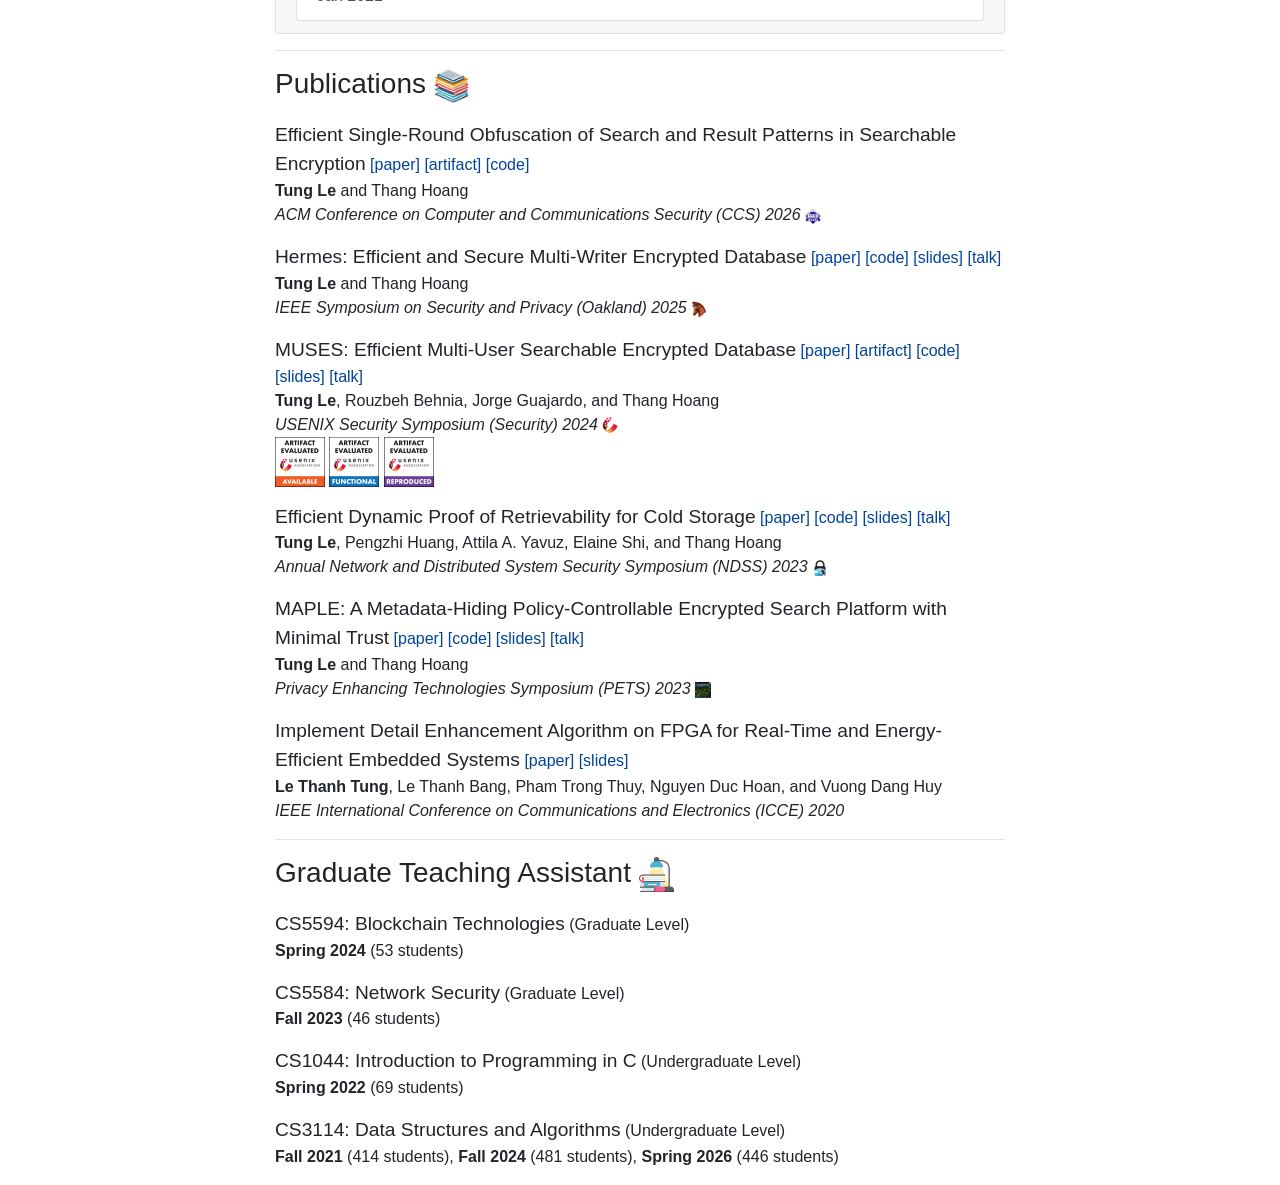
==== commit b85a4f88: "Update index.html" ====
--- a/index.html
+++ b/index.html
@@ -140,7 +140,7 @@
             vt-asaplab/FROST
           </h5>
           <div class="list-group-item-text">
-            <span>Efficient Single-Round Obfuscation of Search and Result Patterns in Searchable Encryption</span>
+            <span>Differentially Private Searchable Encryption</span>
           </div>
         </div>
       </a>
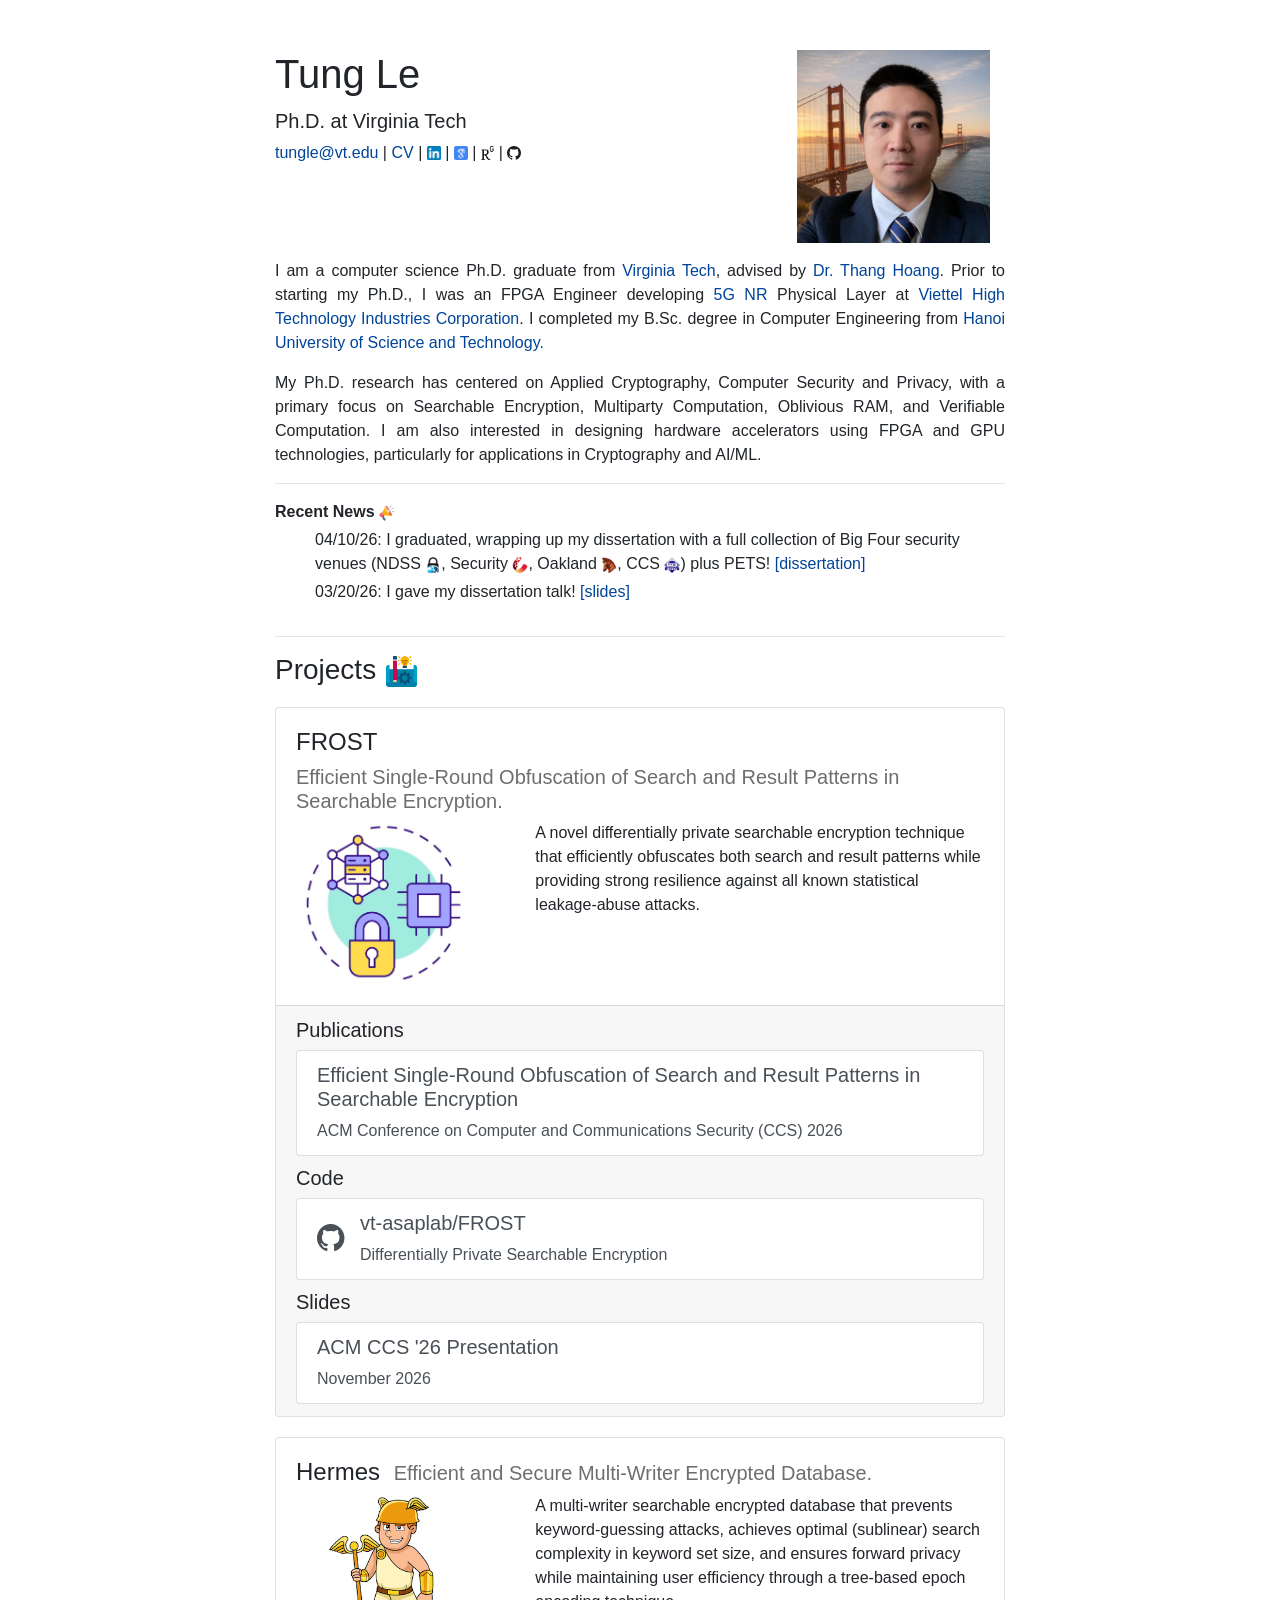
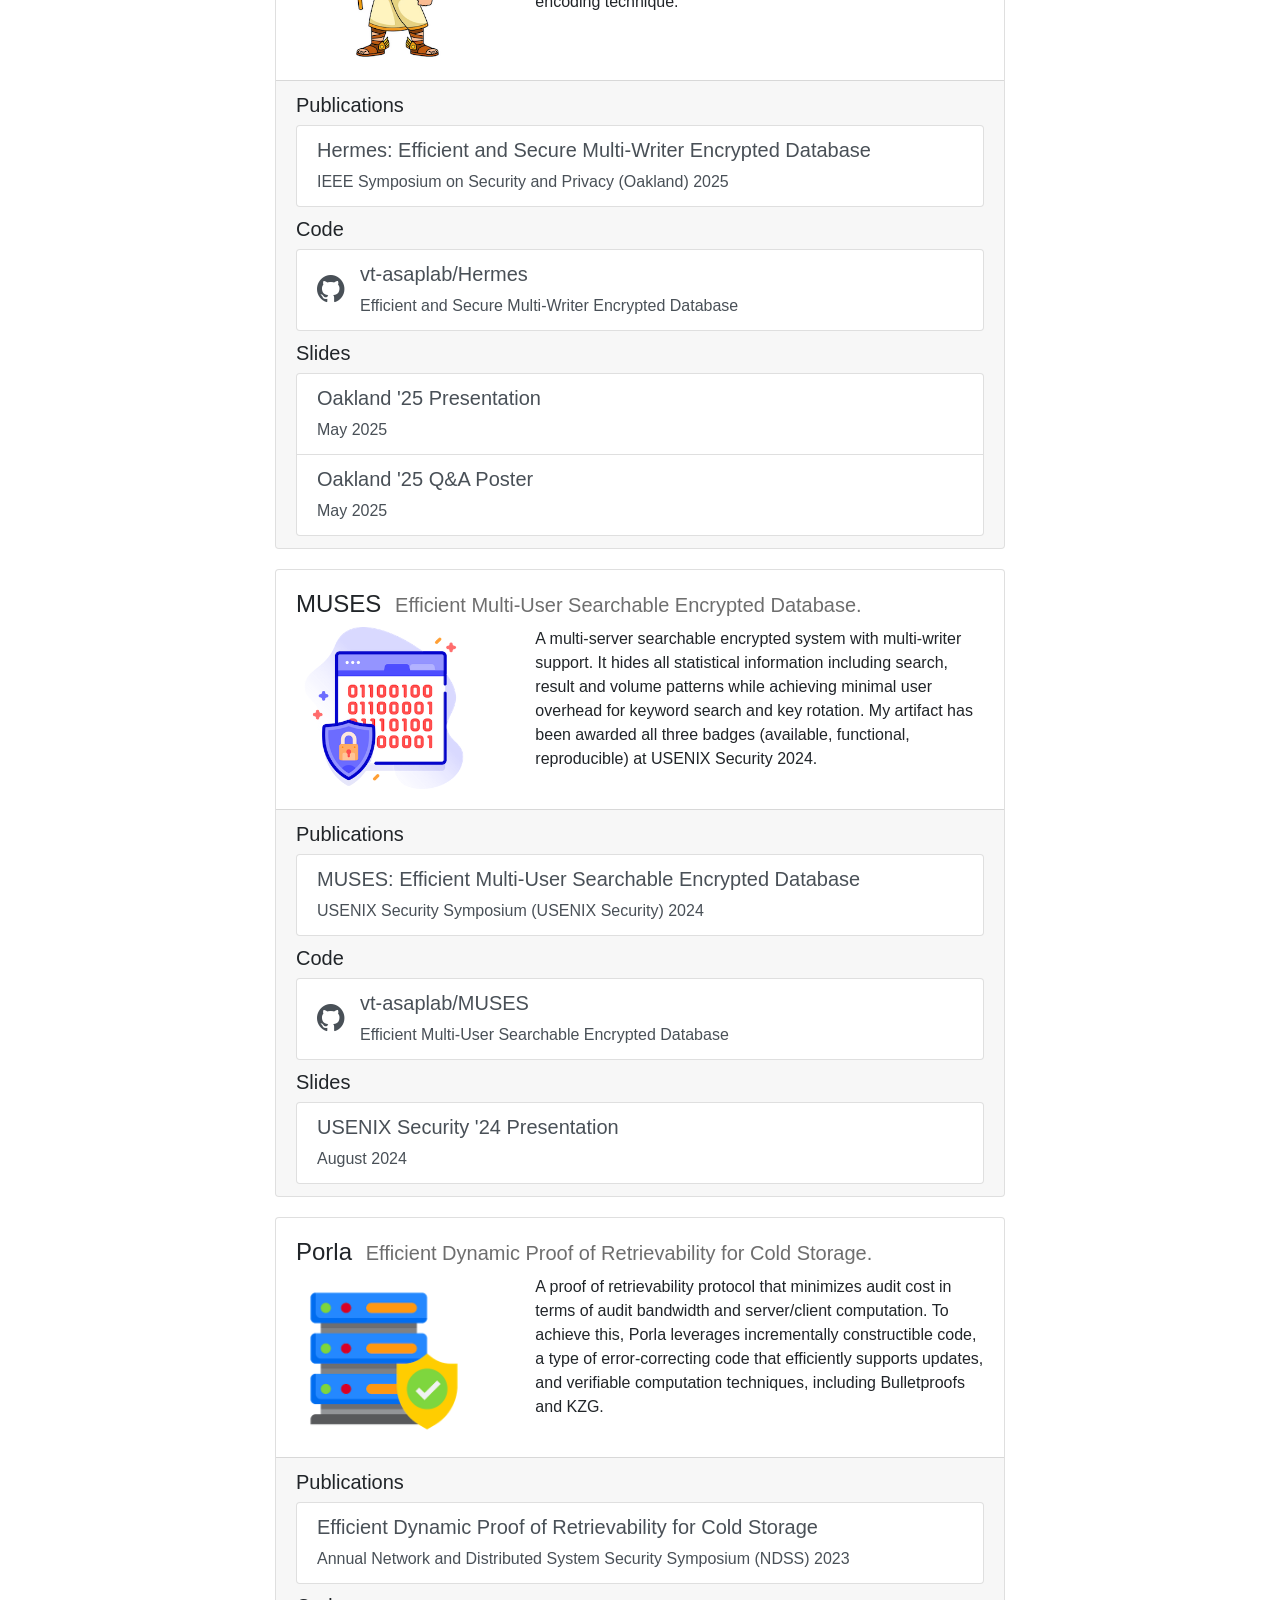
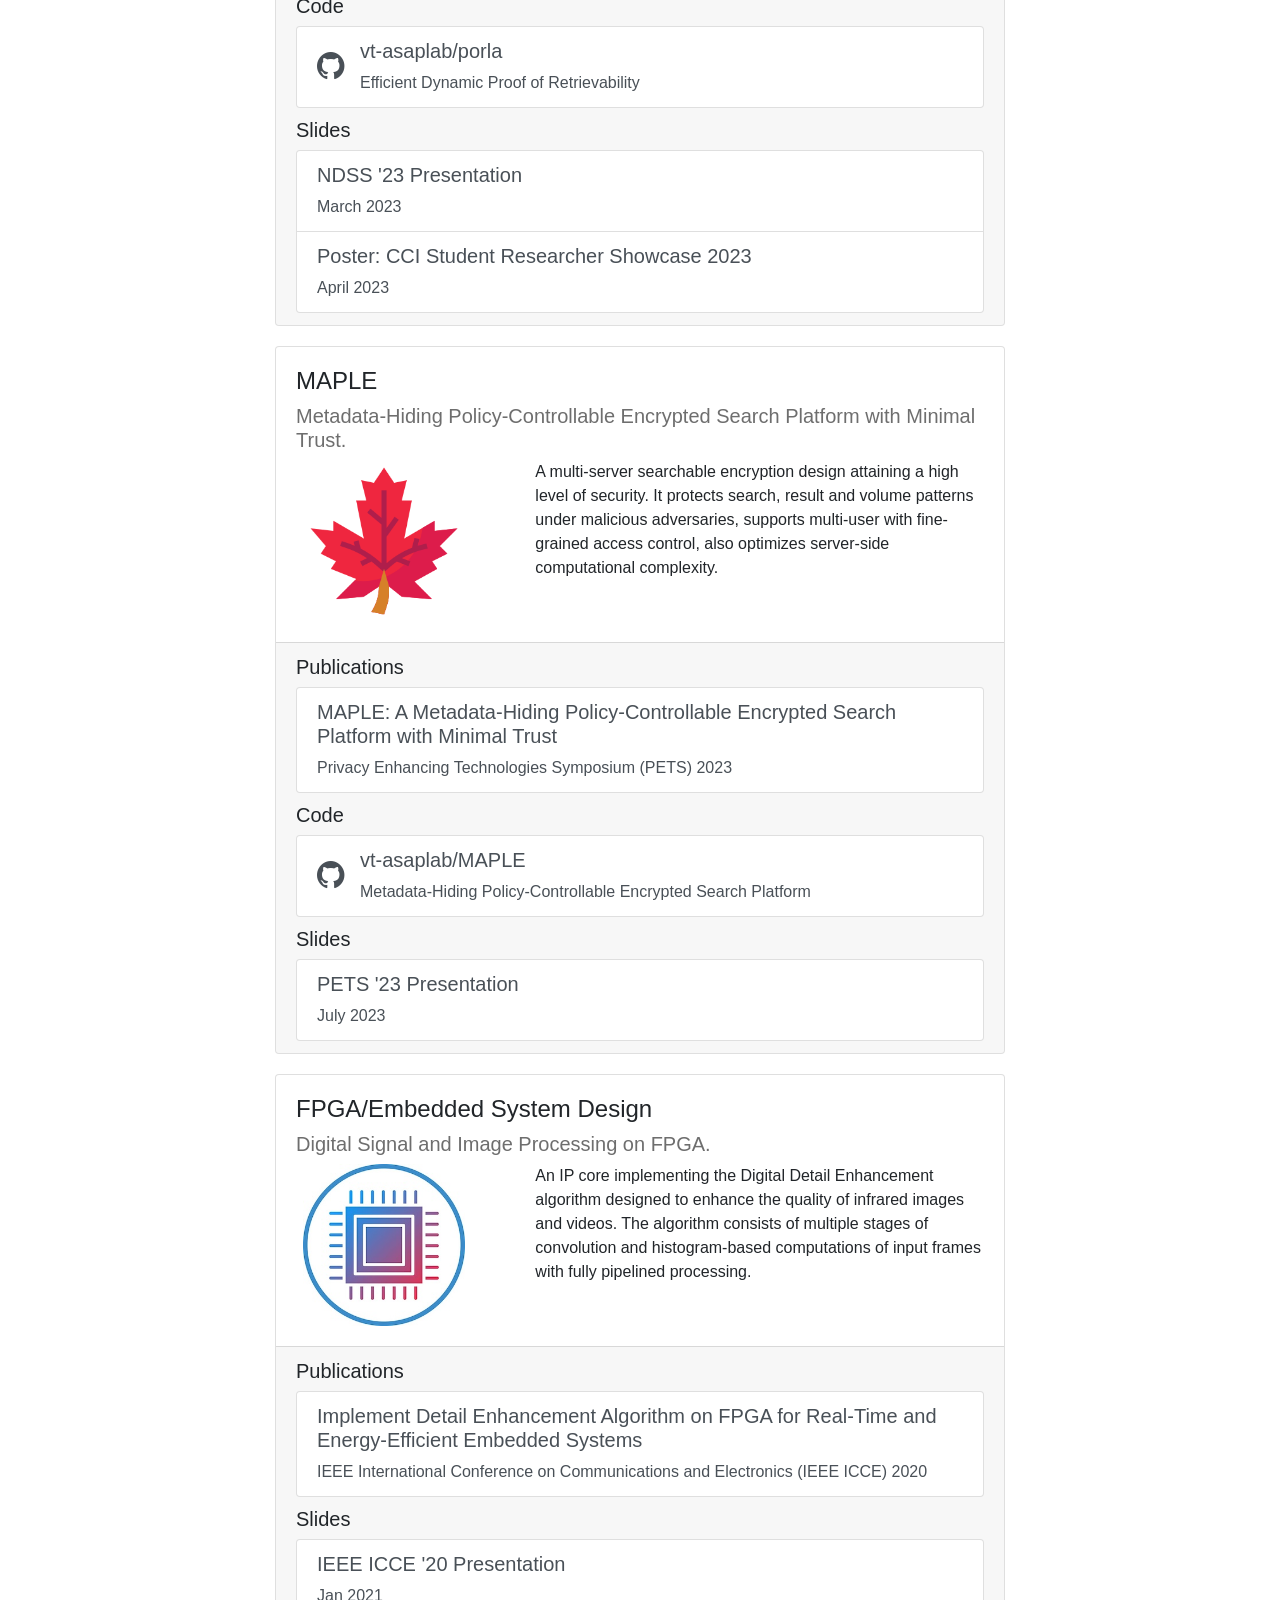
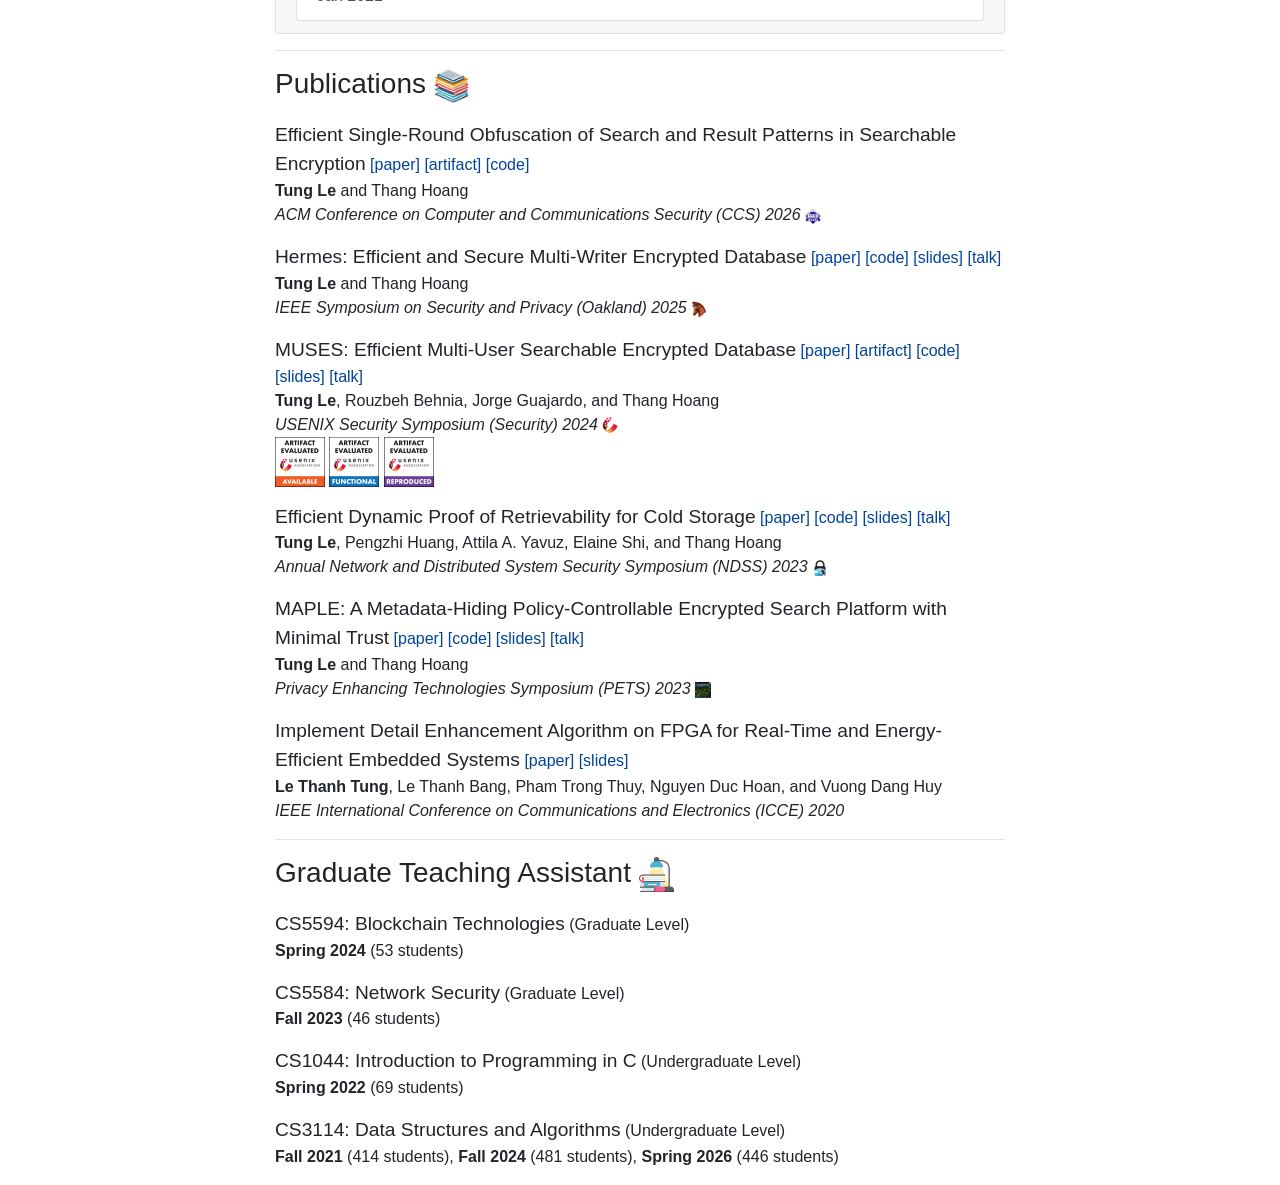
==== commit 6fa462e4: "update" ====
--- a/index.html
+++ b/index.html
@@ -166,6 +166,80 @@
   <div class="card-body">
     <div class="row prj-title-row no-gutters">
       <div class="col-auto prj-title-col">
+        <h4>Hermes</h4>
+        </div>
+        <div class="prj-tagline-col col-auto">
+            <h5>Efficient and Secure Multi-Writer Encrypted Database.</h5>
+      </div>
+    </div>
+    <div class="row prj-content-row">
+      <div class="col-4" style="padding-left: 3%;">
+        <img src="images/hermes-icon.png" class="prj-image">
+      </div>
+      <div class="col-8">
+        <div style="padding-bottom: 10px;">
+          A multi-writer searchable encrypted database that prevents keyword-guessing attacks, achieves optimal (sublinear) search complexity in keyword set size, and ensures forward privacy while maintaining user efficiency through a tree-based epoch encoding technique. 
+        </div>
+      </div>
+    </div>
+  </div>
+  <div class="card-footer">
+    <h5>Publications</h5>
+    <div class="list-group">
+      <a class="list-group-item list-group-item-action" href="/papers/ieeesp25-tungle.pdf">
+        <h5 class="list-group-item-heading">
+          Hermes: Efficient and Secure Multi-Writer Encrypted Database
+        </h5>
+        <div class="list-group-item-text">
+          <span>IEEE Symposium on Security and Privacy (Oakland) 2025</i></span>
+        </div>
+      </a>
+    </div>
+    <h5 style="padding-top: 10px;">Code</h5>
+    <div class="list-group">
+      <a class="list-group-item list-group-item-action d-flex align-items-center" href="https://github.com/vt-asaplab/Hermes">
+        <i class="fa fa-2x fa-github"></i>
+        <div class="ml-3">
+          <h5 class="list-group-item-heading">
+            vt-asaplab/Hermes
+          </h5>
+          <div class="list-group-item-text">
+            <span>Efficient and Secure Multi-Writer Encrypted Database</span>
+          </div>
+        </div>
+      </a>
+    </div>
+    <h5 style="padding-top: 10px;">Slides</h5>
+    <div class="list-group">
+      <a class="list-group-item list-group-item-action" href="slides/Hermes-Oakland.pdf">
+        <div>
+          <h5 class="list-group-item-heading">
+            Oakland '25 Presentation
+          </h5>
+          <div class="list-group-item-text">
+            <span>May 2025</span>
+          </div>
+        </div>
+      </a>
+      <a class="list-group-item list-group-item-action" href="slides/oakland25-poster.pdf">
+        <div>
+          <h5 class="list-group-item-heading">
+            Oakland '25 Q&A Poster
+          </h5>
+          <div class="list-group-item-text">
+            <span>May 2025</span>
+          </div>
+        </div>
+      </a>
+    </div> 
+  </div>
+</div>
+<div style="padding-bottom:20px;"></div>
+
+<div class="card">
+  <div class="card-body">
+    <div class="row prj-title-row no-gutters">
+      <div class="col-auto prj-title-col">
         <h4>MUSES</h4>
         </div>
         <div class="prj-tagline-col col-auto">
@@ -292,80 +366,6 @@
           </h5>
           <div class="list-group-item-text">
             <span>April 2023</span>
-          </div>
-        </div>
-      </a>
-    </div> 
-  </div>
-</div>
-<div style="padding-bottom:20px;"></div>
-
-<div class="card">
-  <div class="card-body">
-    <div class="row prj-title-row no-gutters">
-      <div class="col-auto prj-title-col">
-        <h4>Hermes</h4>
-        </div>
-        <div class="prj-tagline-col col-auto">
-            <h5>Efficient and Secure Multi-Writer Encrypted Database.</h5>
-      </div>
-    </div>
-    <div class="row prj-content-row">
-      <div class="col-4" style="padding-left: 3%;">
-        <img src="images/hermes-icon.png" class="prj-image">
-      </div>
-      <div class="col-8">
-        <div style="padding-bottom: 10px;">
-          A multi-writer searchable encrypted database that prevents keyword-guessing attacks, achieves optimal (sublinear) search complexity in keyword set size, and ensures forward privacy while maintaining user efficiency through a tree-based epoch encoding technique. 
-        </div>
-      </div>
-    </div>
-  </div>
-  <div class="card-footer">
-    <h5>Publications</h5>
-    <div class="list-group">
-      <a class="list-group-item list-group-item-action" href="/papers/ieeesp25-tungle.pdf">
-        <h5 class="list-group-item-heading">
-          Hermes: Efficient and Secure Multi-Writer Encrypted Database
-        </h5>
-        <div class="list-group-item-text">
-          <span>IEEE Symposium on Security and Privacy (Oakland) 2025</i></span>
-        </div>
-      </a>
-    </div>
-    <h5 style="padding-top: 10px;">Code</h5>
-    <div class="list-group">
-      <a class="list-group-item list-group-item-action d-flex align-items-center" href="https://github.com/vt-asaplab/Hermes">
-        <i class="fa fa-2x fa-github"></i>
-        <div class="ml-3">
-          <h5 class="list-group-item-heading">
-            vt-asaplab/Hermes
-          </h5>
-          <div class="list-group-item-text">
-            <span>Efficient and Secure Multi-Writer Encrypted Database</span>
-          </div>
-        </div>
-      </a>
-    </div>
-    <h5 style="padding-top: 10px;">Slides</h5>
-    <div class="list-group">
-      <a class="list-group-item list-group-item-action" href="slides/Hermes-Oakland.pdf">
-        <div>
-          <h5 class="list-group-item-heading">
-            Oakland '25 Presentation
-          </h5>
-          <div class="list-group-item-text">
-            <span>May 2025</span>
-          </div>
-        </div>
-      </a>
-      <a class="list-group-item list-group-item-action" href="slides/oakland25-poster.pdf">
-        <div>
-          <h5 class="list-group-item-heading">
-            Oakland '25 Q&A Poster
-          </h5>
-          <div class="list-group-item-text">
-            <span>May 2025</span>
           </div>
         </div>
       </a>
